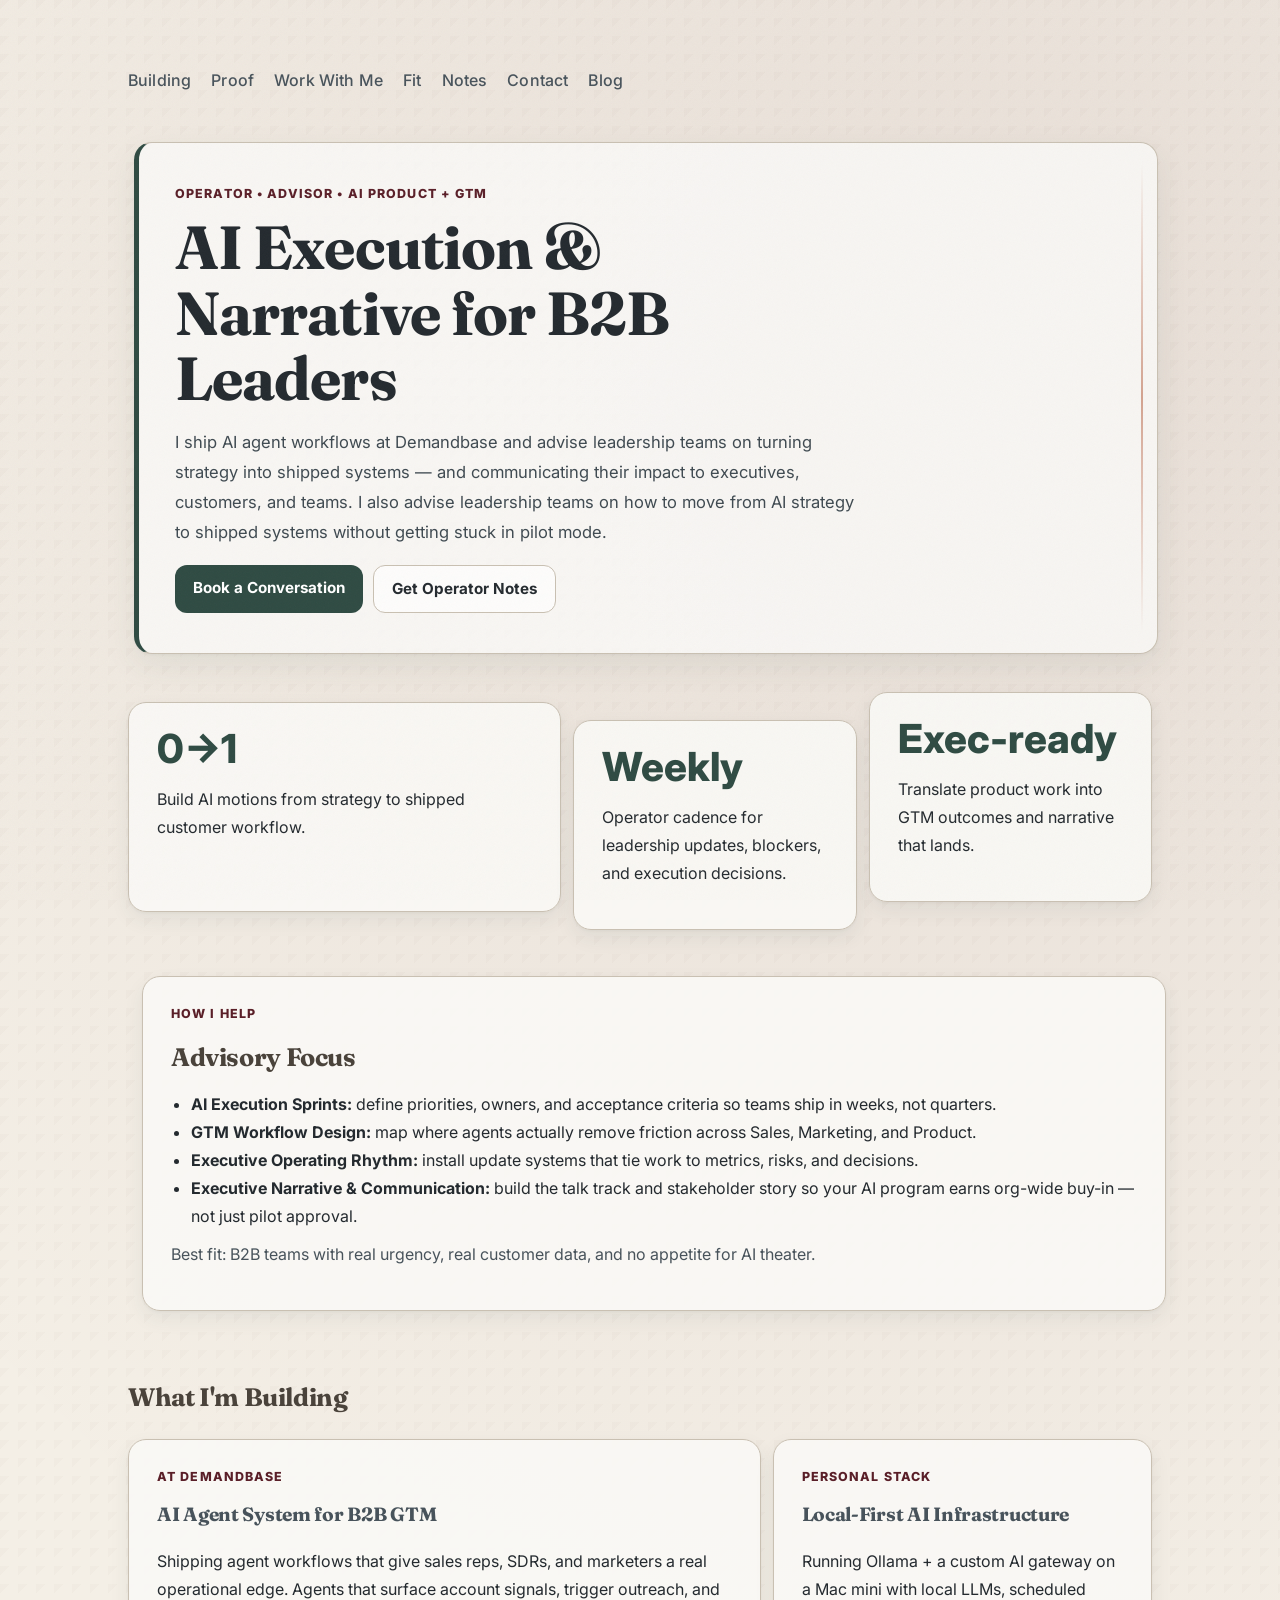
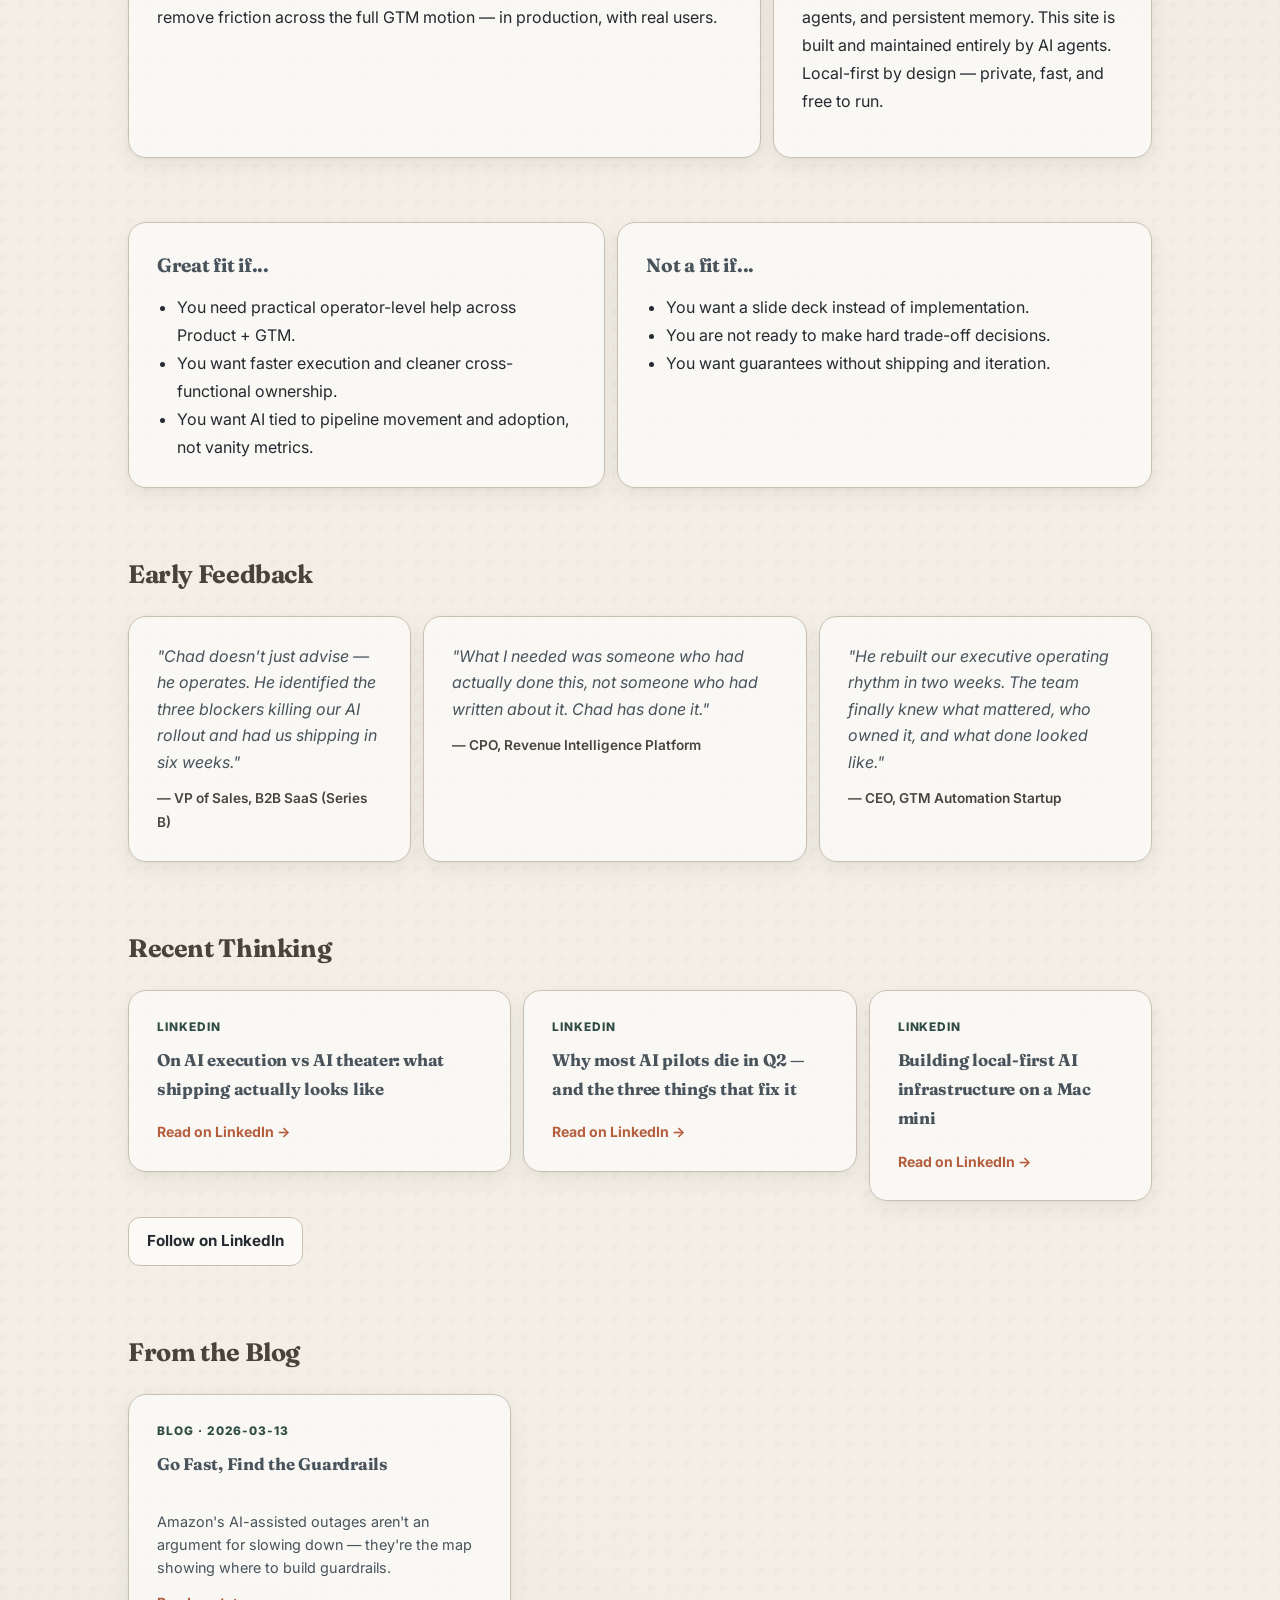
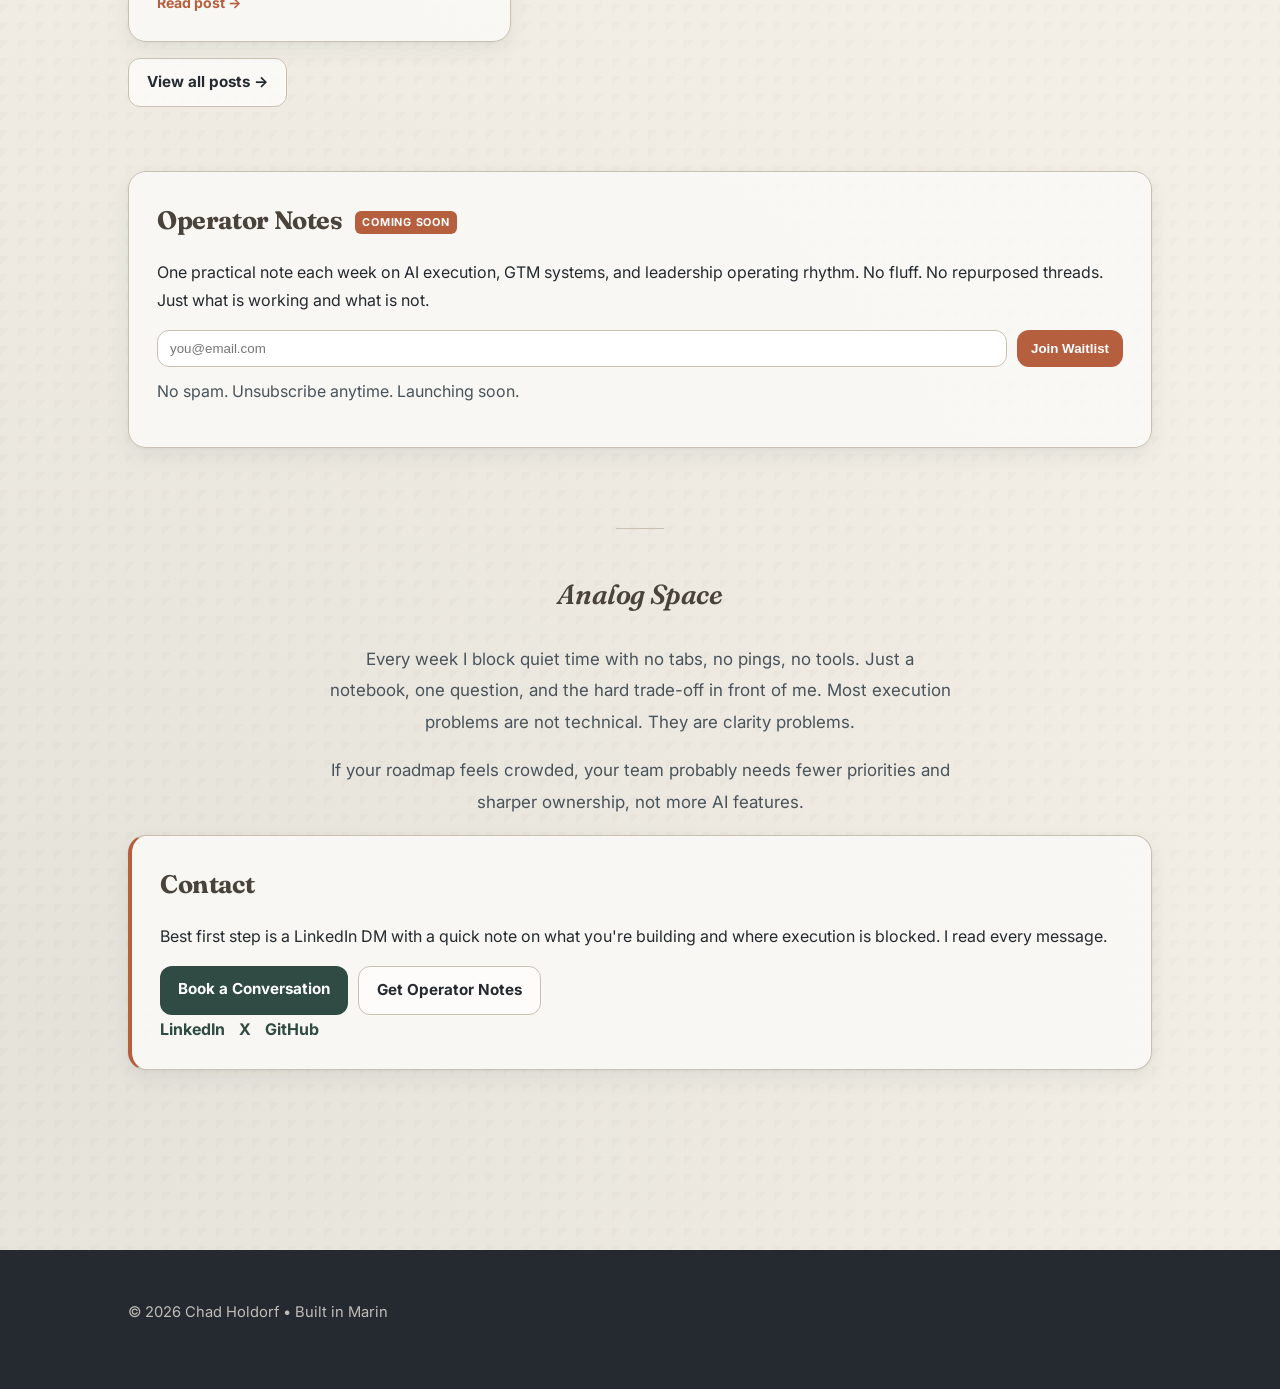
==== index.html @ e3e24c2e "Add blog section to homepage with auto-update markers Co-Authored-By: Claude Sonnet 4.6 <noreply@ant" ====
<!DOCTYPE html>
<html lang="en" style="scroll-behavior: smooth;">
<head>
  <meta charset="UTF-8" />
  <meta name="viewport" content="width=device-width, initial-scale=1.0" />
  <title>Chad Holdorf | AI Execution + Narrative for B2B Leadership</title>
  <meta name="description" content="Building AI agent systems at Demandbase. Advising B2B leadership teams on how to turn AI strategy into shipped workflows and measurable GTM impact." />
  <link rel="preconnect" href="https://fonts.googleapis.com">
  <link rel="preconnect" href="https://fonts.gstatic.com" crossorigin>
  <link href="https://fonts.googleapis.com/css2?family=Inter:wght@400;500;600;700;800&family=Fraunces:opsz,wght@9..144,400;9..144,600;9..144,700&display=swap" rel="stylesheet">
  <link rel="stylesheet" href="styles.css" />
</head>
<body>
  <header class="hero">
    <nav class="top-nav" id="top-nav">
      <a href="#building">Building</a>
      <a href="#proof">Proof</a>
      <a href="#offer">Work With Me</a>
      <a href="#fit">Fit</a>
      <a href="#notes">Notes</a>
      <a href="#contact">Contact</a>
    <a href="/blog">Blog</a></nav>

    <div class="hero-wrap">
      <p class="eyebrow">Operator • Advisor • AI Product + GTM</p>
      <h1>AI Execution & Narrative for B2B Leaders</h1>
      <p class="lead">
        I ship AI agent workflows at Demandbase and advise leadership teams on turning strategy into shipped systems — and communicating their impact to executives, customers, and teams.
        I also advise leadership teams on how to move from AI strategy to shipped systems without getting stuck in pilot mode.
      </p>

      <div class="cta-row">
        <a class="btn btn-primary" href="https://www.linkedin.com/in/chadholdorf?utm_source=share_via&utm_content=profile&utm_medium=member_ios" target="_blank" rel="noreferrer">Book a Conversation</a>
        <a class="btn btn-ghost" href="#notes">Get Operator Notes</a>
      </div>
    </div>
  </header>

  <main>

    <!-- Proof -->
    <section id="proof" class="proof-grid">
      <article class="proof card">
        <div class="metric">0→1</div>
        <p>Build AI motions from strategy to shipped customer workflow.</p>
      </article>
      <article class="proof card">
        <div class="metric">Weekly</div>
        <p>Operator cadence for leadership updates, blockers, and execution decisions.</p>
      </article>
      <article class="proof card">
        <div class="metric">Exec-ready</div>
        <p>Translate product work into GTM outcomes and narrative that lands.</p>
      </article>
    </section>

    <!-- Advisory Focus -->
    <section id="offer" class="card island island-offset">
      <p class="eyebrow">How I Help</p>
      <h2>Advisory Focus</h2>
      <ul>
        <li><strong>AI Execution Sprints:</strong> define priorities, owners, and acceptance criteria so teams ship in weeks, not quarters.</li>
        <li><strong>GTM Workflow Design:</strong> map where agents actually remove friction across Sales, Marketing, and Product.</li>
        <li><strong>Executive Operating Rhythm:</strong> install update systems that tie work to metrics, risks, and decisions.</li>
        <li><strong>Executive Narrative & Communication:</strong> build the talk track and stakeholder story so your AI program earns org-wide buy-in — not just pilot approval.</li>
      </ul>
      <p class="small">Best fit: B2B teams with real urgency, real customer data, and no appetite for AI theater.</p>
    </section>

    <!-- What I'm Building -->
    <section id="building" class="island">
      <h2 class="section-label">What I'm Building</h2>
      <div class="building-grid">
        <article class="card">
          <p class="eyebrow">At Demandbase</p>
          <h3>AI Agent System for B2B GTM</h3>
          <p>Shipping agent workflows that give sales reps, SDRs, and marketers a real operational edge. Agents that surface account signals, trigger outreach, and remove friction across the full GTM motion — in production, with real users.</p>
        </article>
        <article class="card">
          <p class="eyebrow">Personal Stack</p>
          <h3>Local-First AI Infrastructure</h3>
          <p>Running Ollama + a custom AI gateway on a Mac mini with local LLMs, scheduled agents, and persistent memory. This site is built and maintained entirely by AI agents. Local-first by design — private, fast, and free to run.</p>
        </article>
      </div>
    </section>

    <!-- Fit -->
    <section id="fit" class="fit-grid island">
      <article class="card">
        <h3>Great fit if...</h3>
        <ul>
          <li>You need practical operator-level help across Product + GTM.</li>
          <li>You want faster execution and cleaner cross-functional ownership.</li>
          <li>You want AI tied to pipeline movement and adoption, not vanity metrics.</li>
        </ul>
      </article>
      <article class="card">
        <h3>Not a fit if...</h3>
        <ul>
          <li>You want a slide deck instead of implementation.</li>
          <li>You are not ready to make hard trade-off decisions.</li>
          <li>You want guarantees without shipping and iteration.</li>
        </ul>
      </article>
    </section>

    <!-- Early Feedback -->
    <section class="island">
      <h2 class="section-label">Early Feedback</h2>
      <div class="testimonial-grid">
        <article class="card testimonial-card">
          <p class="quote">"Chad doesn't just advise — he operates. He identified the three blockers killing our AI rollout and had us shipping in six weeks."</p>
          <p class="attribution">— VP of Sales, B2B SaaS (Series B)</p>
        </article>
        <article class="card testimonial-card">
          <p class="quote">"What I needed was someone who had actually done this, not someone who had written about it. Chad has done it."</p>
          <p class="attribution">— CPO, Revenue Intelligence Platform</p>
        </article>
        <article class="card testimonial-card">
          <p class="quote">"He rebuilt our executive operating rhythm in two weeks. The team finally knew what mattered, who owned it, and what done looked like."</p>
          <p class="attribution">— CEO, GTM Automation Startup</p>
        </article>
      </div>
    </section>

    <!-- Recent Thinking -->
    <section id="thinking" class="island">
      <h2 class="section-label">Recent Thinking</h2>
      <div class="thinking-grid">
        <article class="card post-card">
          <p class="post-label">LinkedIn</p>
          <h3>On AI execution vs AI theater: what shipping actually looks like</h3>
          <a class="post-link" href="https://www.linkedin.com/in/chadholdorf?utm_source=share_via&utm_content=profile&utm_medium=member_ios" target="_blank" rel="noreferrer">Read on LinkedIn →</a>
        </article>
        <article class="card post-card">
          <p class="post-label">LinkedIn</p>
          <h3>Why most AI pilots die in Q2 — and the three things that fix it</h3>
          <a class="post-link" href="https://www.linkedin.com/in/chadholdorf?utm_source=share_via&utm_content=profile&utm_medium=member_ios" target="_blank" rel="noreferrer">Read on LinkedIn →</a>
        </article>
        <article class="card post-card">
          <p class="post-label">LinkedIn</p>
          <h3>Building local-first AI infrastructure on a Mac mini</h3>
          <a class="post-link" href="https://www.linkedin.com/in/chadholdorf?utm_source=share_via&utm_content=profile&utm_medium=member_ios" target="_blank" rel="noreferrer">Read on LinkedIn →</a>
        </article>
      </div>
      <div class="cta-row">
        <a class="btn btn-ghost" href="https://www.linkedin.com/in/chadholdorf?utm_source=share_via&utm_content=profile&utm_medium=member_ios" target="_blank" rel="noreferrer">Follow on LinkedIn</a>
      </div>
    </section>

    <!-- Blog -->
    <section id="blog" class="island">
      <h2 class="section-label">From the Blog</h2>
      <div class="thinking-grid"><!-- BLOG_POSTS_START -->
        <article class="card post-card">
          <p class="post-label">Blog &middot; 2026-03-13</p>
          <h3>Go Fast, Find the Guardrails</h3>
          <p class="post-summary">Amazon's AI-assisted outages aren't an argument for slowing down — they're the map showing where to build guardrails.</p>
          <a class="post-link" href="/blog/go-fast-find-guardrails">Read post &rarr;</a>
        </article><!-- BLOG_POSTS_END -->
      </div>
      <div class="cta-row">
        <a class="btn btn-ghost" href="/blog">View all posts &rarr;</a>
      </div>
    </section>

    <!-- Operator Notes / Newsletter -->
    <section id="notes" class="card island">
      <h2>Operator Notes <span class="coming-soon">coming soon</span></h2>
      <p>One practical note each week on AI execution, GTM systems, and leadership operating rhythm. No fluff. No repurposed threads. Just what is working and what is not.</p>
      <form class="signup" action="#" onsubmit="return false;">
        <input type="email" placeholder="you@email.com" required />
        <button type="submit">Join Waitlist</button>
      </form>
      <p class="small">No spam. Unsubscribe anytime. Launching soon.</p>
    </section>

    <!-- Analog Space -->
    <section class="analog">
      <h2>Analog Space</h2>
      <p>
        Every week I block quiet time with no tabs, no pings, no tools. Just a notebook, one question, and the hard trade-off in front of me.
        Most execution problems are not technical. They are clarity problems.
      </p>
      <p>
        If your roadmap feels crowded, your team probably needs fewer priorities and sharper ownership, not more AI features.
      </p>
    </section>

    <!-- Contact -->
    <section id="contact" class="card cta-panel">
      <h2>Contact</h2>
      <p>Best first step is a LinkedIn DM with a quick note on what you're building and where execution is blocked. I read every message.</p>
      <div class="cta-row">
        <a class="btn btn-primary" href="https://www.linkedin.com/in/chadholdorf?utm_source=share_via&utm_content=profile&utm_medium=member_ios" target="_blank" rel="noreferrer">Book a Conversation</a>
        <a class="btn btn-ghost" href="#notes">Get Operator Notes</a>
      </div>
      <ul class="social">
        <li><a href="https://www.linkedin.com/in/chadholdorf?utm_source=share_via&utm_content=profile&utm_medium=member_ios" target="_blank" rel="noreferrer">LinkedIn</a></li>
        <li><a href="https://x.com/chadholdorf" target="_blank" rel="noreferrer">X</a></li>
        <li><a href="https://github.com/chadholdorf" target="_blank" rel="noreferrer">GitHub</a></li>
      </ul>
    </section>

  </main>

  <footer class="footer-dark">
    <div class="footer-inner">
      <p>© 2026 Chad Holdorf • Built in Marin</p>
    </div>
  </footer>
  <script>
    (function() {
      var nav = document.getElementById('top-nav');
      window.addEventListener('scroll', function() {
        nav.classList.toggle('scrolled', window.scrollY > 60);
      }, { passive: true });
    })();
  </script>
</body>
</html>
---- styles.css ----
:root {
  /* Earthy + moody palette — untouched */
  --shoji: #f4efe6;
  --pure: #faf9f6;
  --peat: #2f4b43;
  --cast-iron: #48535b;
  --urbane-bronze: #4a433b;
  --canyon-clay: #b65f3f;
  --persimmon: #c9683d;
  --oxblood: #5a1f28;
  --pebble: #c9c0b2;
  --ink: #242a2f;
}

html { scroll-behavior: smooth; }

* { box-sizing: border-box; }

body {
  margin: 0;
  color: var(--ink);
  background:
    radial-gradient(circle at 82% 8%, rgba(90, 31, 40, 0.08), transparent 34%),
    radial-gradient(circle at 5% 92%, rgba(47, 75, 67, 0.08), transparent 30%),
    linear-gradient(135deg, rgba(201,192,178,0.08) 25%, transparent 25%) 0 0/18px 18px,
    var(--shoji);
  font-family: "Inter", -apple-system, BlinkMacSystemFont, "Segoe UI", sans-serif;
  line-height: 1.75;
}

/* ── Grain texture — subtle paper warmth on shoji ── */
body::before {
  content: '';
  position: fixed;
  inset: 0;
  pointer-events: none;
  z-index: 9999;
  opacity: 0.032;
  background-image: url("data:image/svg+xml,%3Csvg xmlns='http://www.w3.org/2000/svg' width='300' height='300'%3E%3Cfilter id='n'%3E%3CfeTurbulence type='fractalNoise' baseFrequency='0.82' numOctaves='4' stitchTiles='stitch'/%3E%3C/filter%3E%3Crect width='300' height='300' filter='url(%23n)'/%3E%3C/svg%3E");
  background-repeat: repeat;
  background-size: 200px 200px;
}

main, .hero {
  max-width: 1080px;
  margin: 0 auto;
  padding: 0 28px;
}

/* ── Hallways — generous vertical breathing room ── */
.hero { padding-top: 56px; padding-bottom: 24px; }
main { padding-top: 24px; padding-bottom: 100px; }

/* ── Navigation — sticky + frosted glass on scroll ── */
.top-nav {
  display: flex;
  gap: 20px;
  flex-wrap: wrap;
  margin-bottom: 40px;
  position: sticky;
  top: 0;
  z-index: 100;
  padding: 10px 0 6px;
  transition: background .3s ease, backdrop-filter .3s ease, border-color .3s ease;
}

.top-nav.scrolled {
  background: rgba(244, 239, 230, 0.88);
  backdrop-filter: blur(14px);
  -webkit-backdrop-filter: blur(14px);
  border-bottom: 1px solid rgba(201, 192, 178, 0.45);
}

.top-nav a {
  color: var(--cast-iron);
  text-decoration: none;
  font-weight: 500;
  letter-spacing: .01em;
  position: relative;
  padding-bottom: 2px;
  transition: color .2s ease;
}

.top-nav a::after {
  content: '';
  position: absolute;
  bottom: 0;
  left: 0;
  width: 0;
  height: 1px;
  background: var(--canyon-clay);
  transition: width .22s ease;
}

.top-nav a:hover { color: var(--ink); }
.top-nav a:hover::after { width: 100%; }

/* ── Cards ── */
.card {
  background: rgba(250, 249, 246, 0.92);
  border: 1px solid var(--pebble);
  border-radius: 18px;
  padding: 26px 28px;
  box-shadow:
    0 1px 3px rgba(36, 42, 47, 0.04),
    0 8px 20px rgba(47, 75, 67, 0.07);
  transition: transform .25s ease, box-shadow .25s ease;
}

.island { margin-top: 64px; }
.island-offset { transform: translateX(14px); }

.card:hover {
  transform: translateY(-3px);
  box-shadow:
    0 2px 6px rgba(36, 42, 47, 0.05),
    0 14px 32px rgba(47, 75, 67, 0.11);
}

/* ── Hero-wrap — architectural, standalone (no .card class) ── */
.hero-wrap {
  position: relative;
  overflow: hidden;
  background: rgba(250, 249, 246, 0.88);
  border: 1px solid var(--pebble);
  border-left: 5px solid var(--peat);
  border-radius: 18px;
  padding: 40px 48px 40px 36px;
  box-shadow:
    0 1px 3px rgba(36, 42, 47, 0.04),
    0 12px 32px rgba(47, 75, 67, 0.08);
  transform: translateX(6px);
}

/* vertical sculptural accent */
.hero-wrap::after {
  content: "";
  position: absolute;
  right: 14px;
  top: 20px;
  bottom: 20px;
  width: 2px;
  background: linear-gradient(to bottom, transparent, var(--canyon-clay), transparent);
  opacity: .55;
}

/* ── Eyebrow labels ── */
.eyebrow {
  margin: 0 0 10px;
  text-transform: uppercase;
  letter-spacing: .09em;
  font-size: .78rem;
  font-weight: 800;
  color: var(--oxblood);
}

/* ── Typography ── */
h1, h2, h3 {
  font-family: "Fraunces", "Iowan Old Style", "Baskerville", "Times New Roman", serif;
  letter-spacing: -0.015em;
}

h1 {
  margin: 0 0 16px;
  line-height: 1.08;
  font-size: clamp(2.8rem, 5.5vw, 3.8rem);
  max-width: 16ch;
}

h2 { margin: 0 0 10px; font-size: 1.58rem; color: var(--urbane-bronze); }
h3 { margin: 0 0 10px; font-size: 1.2rem; color: var(--cast-iron); }

.lead {
  color: #3f4a51;
  max-width: 68ch;
  font-size: 1.04rem;
  line-height: 1.8;
}

/* ── CTA row + buttons ── */
.cta-row {
  margin-top: 16px;
  display: flex;
  gap: 10px;
  flex-wrap: wrap;
}

.btn {
  display: inline-block;
  border-radius: 12px;
  padding: 10px 18px;
  text-decoration: none;
  font-weight: 700;
  font-size: .95rem;
  transition: transform .2s ease, filter .2s ease, box-shadow .2s ease, background .2s ease, border-color .2s ease;
}

.btn:hover { transform: translateY(-1px); }
.btn-primary { background: var(--peat); color: #fff; }
.btn-primary:hover {
  filter: brightness(0.88);
  box-shadow: 0 4px 14px rgba(47, 75, 67, 0.40);
}
.btn-ghost { color: var(--ink); border: 1px solid var(--pebble); background: rgba(255,255,255,.7); }
.btn-ghost:hover { background: rgba(255,255,255,.95); border-color: var(--cast-iron); }

/* ── Proof grid — purposeful asymmetry, dominant first card ── */
.proof-grid {
  display: grid;
  grid-template-columns: 1.3fr .85fr .85fr;
  gap: 12px;
  margin: 0;
}
.proof-grid .proof:nth-child(2) { transform: translateY(18px); }
.proof-grid .proof:nth-child(3) { transform: translateY(-10px); }

.metric {
  font-size: 2.5rem;
  line-height: 1;
  margin-bottom: 8px;
  font-weight: 800;
  color: var(--peat);
}

/* ── Fit grid ── */
.fit-grid {
  display: grid;
  grid-template-columns: 1fr 1.12fr;
  gap: 12px;
}

ul { margin: 0; padding-left: 20px; }
.small { color: var(--cast-iron); margin-top: 10px; }

/* ── Newsletter signup form ── */
.signup {
  display: flex;
  gap: 10px;
  flex-wrap: wrap;
  margin-top: 8px;
}

.signup input {
  flex: 1 1 240px;
  border: 1px solid var(--pebble);
  border-radius: 12px;
  padding: 10px 12px;
  background: #fff;
}

.signup button {
  border: none;
  border-radius: 12px;
  padding: 10px 14px;
  background: var(--canyon-clay);
  color: #fff;
  font-weight: 700;
  cursor: pointer;
  transition: filter .2s ease;
}

.signup button:hover { filter: brightness(0.9); }

/* ── Social links ── */
.social {
  list-style: none;
  margin: 0;
  padding: 0;
  display: flex;
  flex-wrap: wrap;
  gap: 14px;
}

.social a {
  color: var(--peat);
  text-decoration: none;
  font-weight: 700;
}

/* ── Footer — dark architectural anchor ── */
.footer-dark {
  background: var(--ink);
  color: rgba(244, 239, 230, 0.75);
  font-size: .92rem;
  margin-top: 80px;
}

.footer-inner {
  max-width: 1080px;
  margin: 0 auto;
  padding: 36px 28px 48px;
}

/* ── Responsive — mobile first, everything stacks ── */
@media (max-width: 860px) {
  .proof-grid,
  .fit-grid { grid-template-columns: 1fr; }

  .proof-grid .proof:nth-child(2),
  .proof-grid .proof:nth-child(3) { transform: none; }

  .hero-wrap::after { display: none; }
  .hero-wrap, .island-offset { transform: none; }

  .building-grid,
  .testimonial-grid,
  .thinking-grid { grid-template-columns: 1fr; }

  .analog { text-align: left; margin: 60px auto 0; }
  .analog::before { margin: 0 0 32px; }
  .hero { padding-top: 36px; }
}

/* ── Contact / CTA panel ── */
.cta-panel {
  border-left: 4px solid var(--canyon-clay);
}

/* ── Analog Space — pure typography, no card ── */
.analog {
  max-width: 62ch;
  margin: 80px auto 0;
  padding: 0 28px;
  text-align: center;
  font-size: 1.06rem;
  line-height: 1.85;
  color: var(--cast-iron);
}

.analog::before {
  content: '';
  display: block;
  width: 48px;
  height: 1px;
  background: var(--pebble);
  margin: 0 auto 40px;
}

.analog h2 {
  font-style: italic;
  font-weight: 600;
  color: var(--urbane-bronze);
  margin-bottom: 24px;
  font-size: 1.72rem;
}

/* ── Section labels ── */
.section-label {
  margin: 0 0 20px;
  font-size: 1.58rem;
  color: var(--urbane-bronze);
}

/* ── What I'm Building — asymmetric tension ── */
.building-grid {
  display: grid;
  grid-template-columns: 1.25fr .75fr;
  gap: 12px;
}

/* ── Early Feedback / Testimonials — variable rhythm ── */
.testimonial-grid {
  display: grid;
  grid-template-columns: .85fr 1.15fr 1fr;
  gap: 12px;
}

.testimonial-card .quote {
  font-style: italic;
  color: var(--cast-iron);
  margin: 0 0 12px;
  line-height: 1.65;
}

.testimonial-card .attribution {
  font-size: .85rem;
  font-weight: 600;
  color: var(--urbane-bronze);
  margin: 0;
}

/* ── Recent Thinking — descending scale ── */
.thinking-grid {
  display: grid;
  grid-template-columns: 1.15fr 1fr .85fr;
  gap: 12px;
  align-items: start;
  margin-bottom: 16px;
}

.post-card {
  display: flex;
  flex-direction: column;
}

.post-label {
  text-transform: uppercase;
  letter-spacing: .08em;
  font-size: .74rem;
  font-weight: 800;
  color: var(--peat);
  margin: 0 0 8px;
}

.post-card h3 {
  flex: 1;
  font-size: 1.05rem;
  margin-bottom: 16px;
}

.post-link {
  color: var(--canyon-clay);
  text-decoration: none;
  font-weight: 700;
  font-size: .88rem;
}

.post-link:hover { text-decoration: underline; }

.post-summary {
  font-size: .9rem;
  color: var(--cast-iron);
  margin-bottom: 12px;
  line-height: 1.6;
}

/* ── Coming soon badge ── */
.coming-soon {
  display: inline-block;
  font-family: "Inter", -apple-system, sans-serif;
  font-size: .68rem;
  font-weight: 700;
  text-transform: uppercase;
  letter-spacing: .07em;
  background: var(--canyon-clay);
  color: #fff;
  border-radius: 6px;
  padding: 2px 7px;
  vertical-align: middle;
  margin-left: 8px;
}
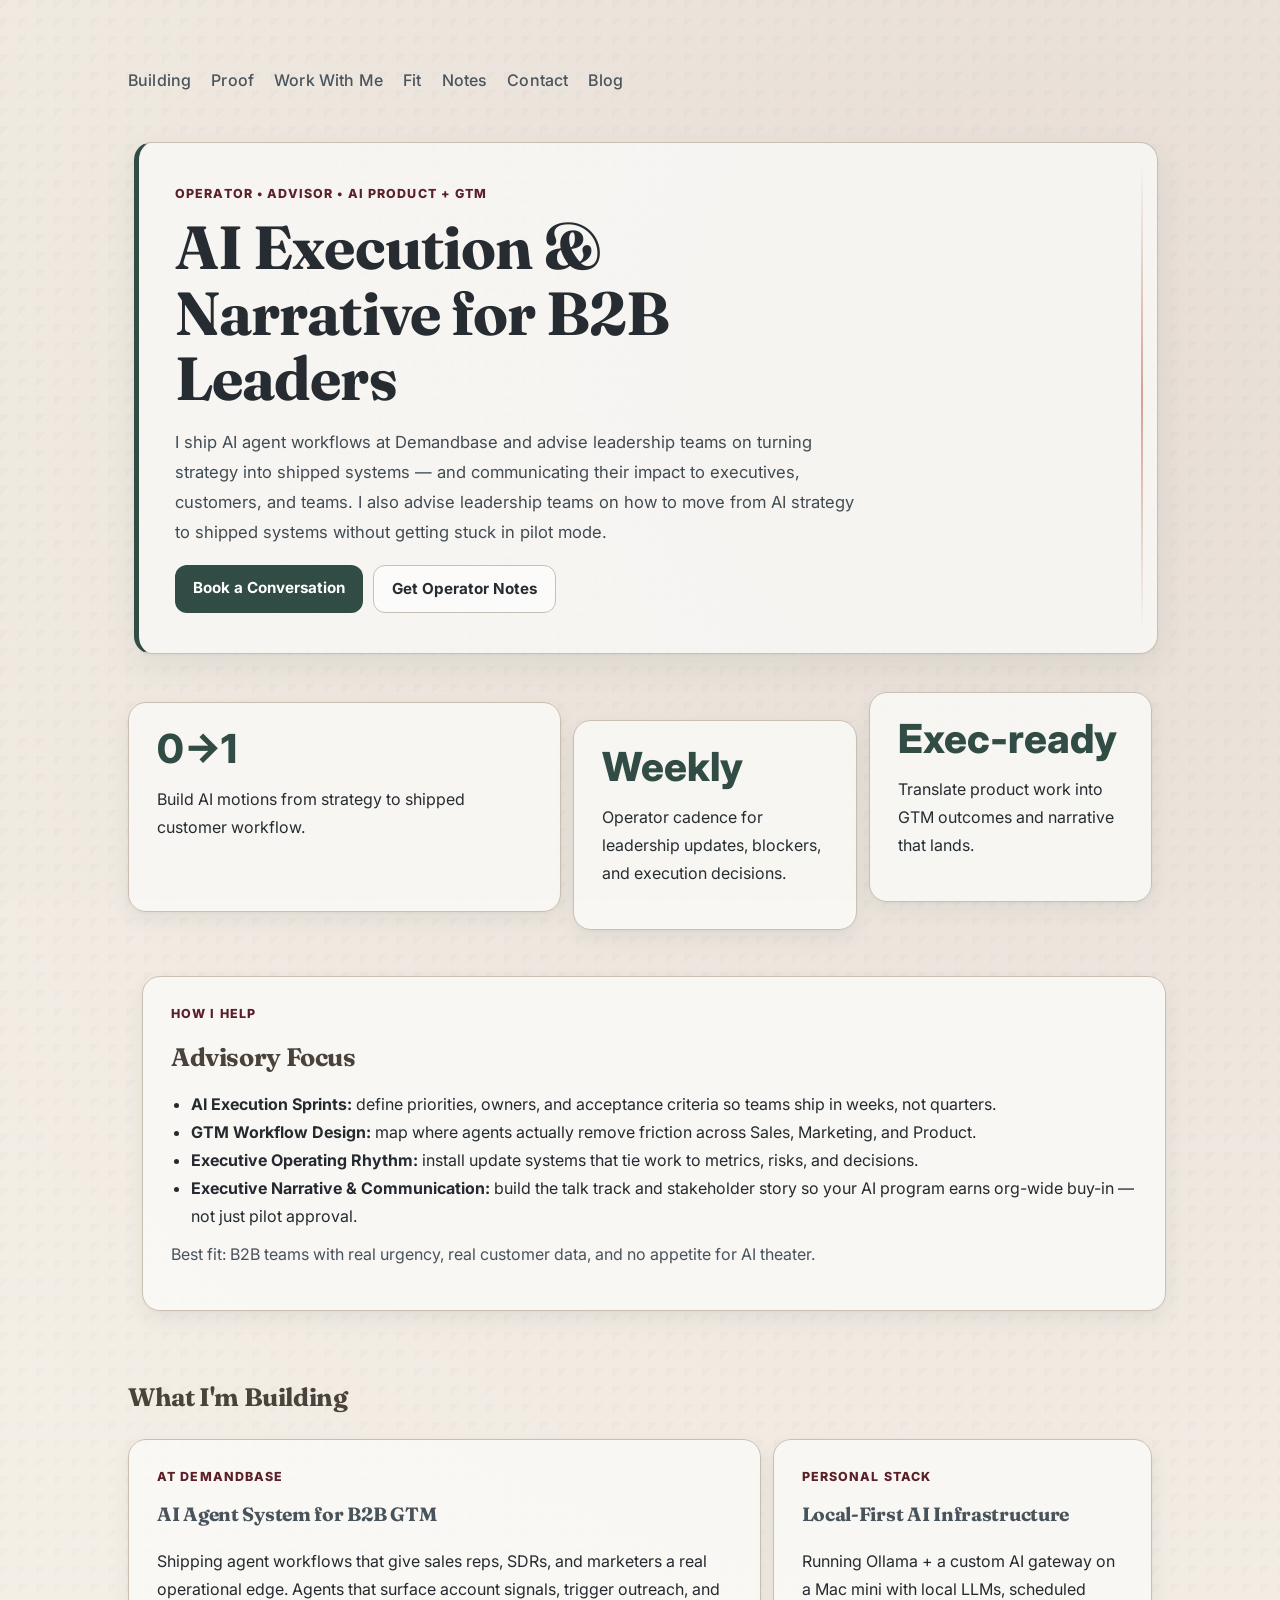
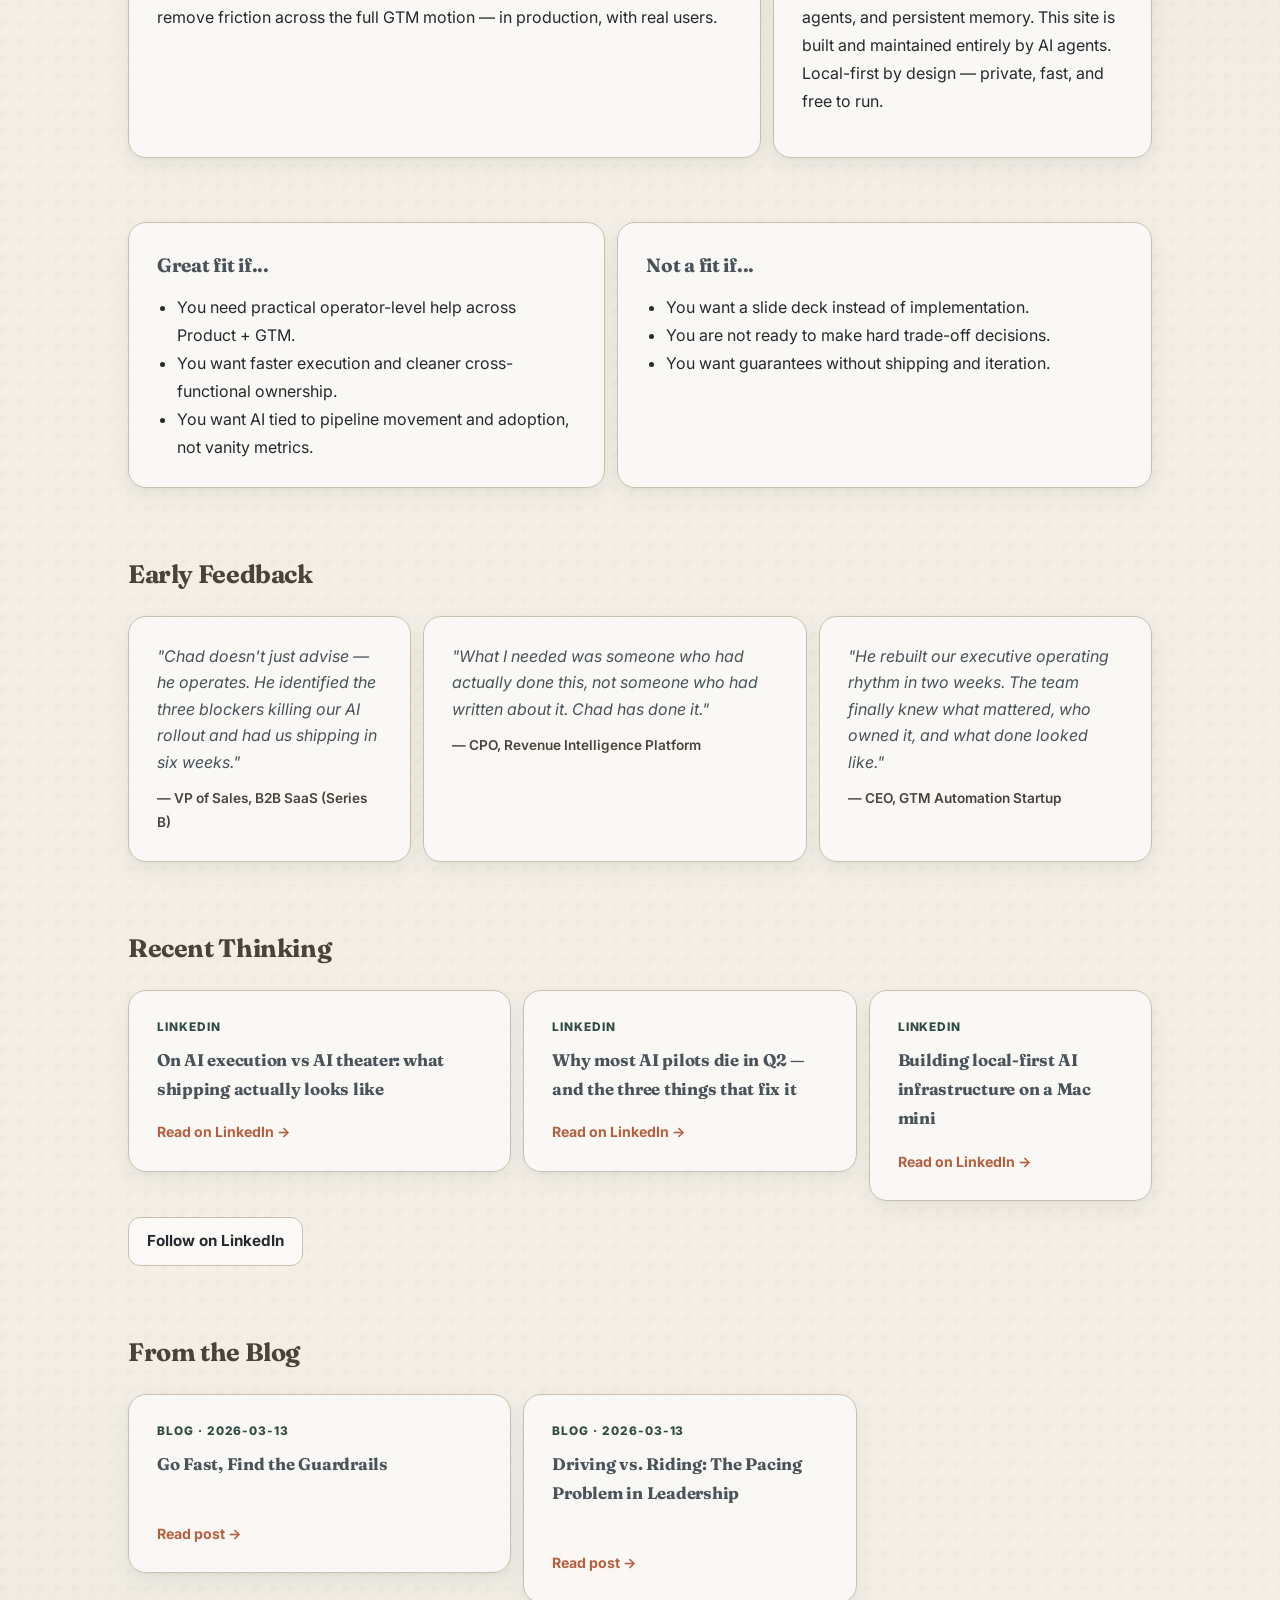
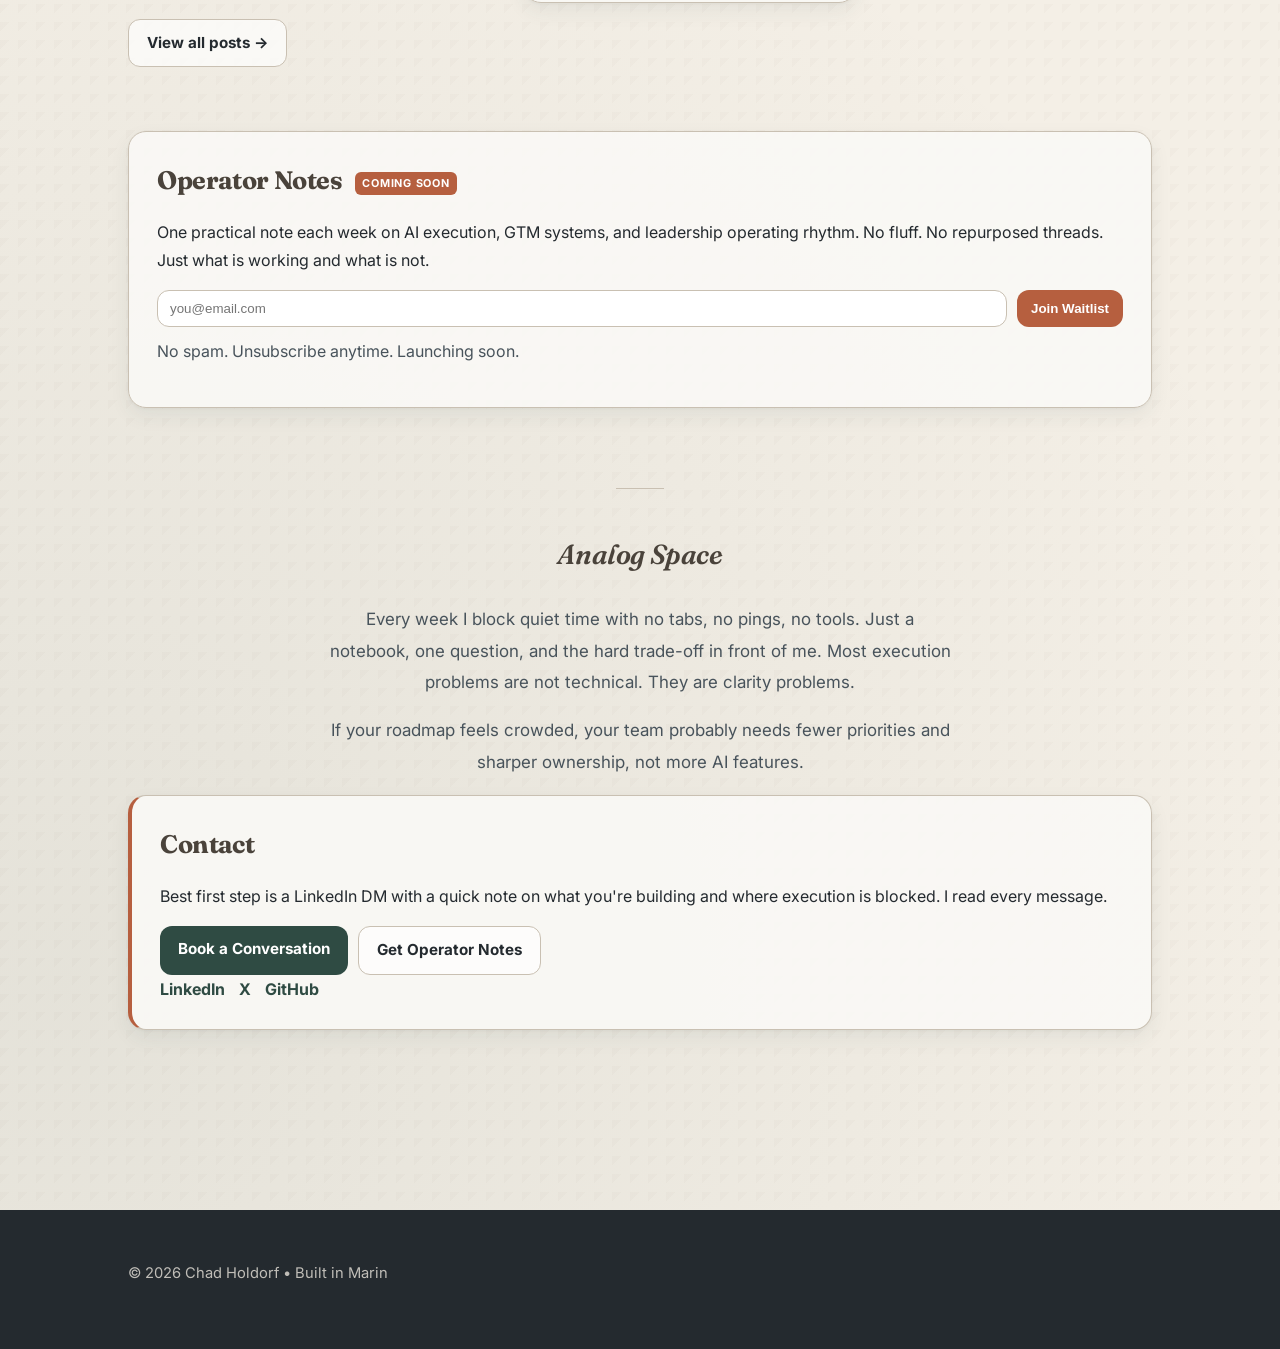
==== commit 5e8c653c: "blog: publish 2026-03-13 — 2 post(s)" ====
--- a/index.html
+++ b/index.html
@@ -155,9 +155,16 @@
         <article class="card post-card">
           <p class="post-label">Blog &middot; 2026-03-13</p>
           <h3>Go Fast, Find the Guardrails</h3>
-          <p class="post-summary">Amazon's AI-assisted outages aren't an argument for slowing down — they're the map showing where to build guardrails.</p>
+          <p class="post-summary"></p>
           <a class="post-link" href="/blog/go-fast-find-guardrails">Read post &rarr;</a>
-        </article><!-- BLOG_POSTS_END -->
+        </article>
+        <article class="card post-card">
+          <p class="post-label">Blog &middot; 2026-03-13</p>
+          <h3>Driving vs. Riding: The Pacing Problem in Leadership</h3>
+          <p class="post-summary"></p>
+          <a class="post-link" href="/blog/driving-vs-riding-the-pacing-problem-in-leadership">Read post &rarr;</a>
+        </article>
+      <!-- BLOG_POSTS_END -->
       </div>
       <div class="cta-row">
         <a class="btn btn-ghost" href="/blog">View all posts &rarr;</a>
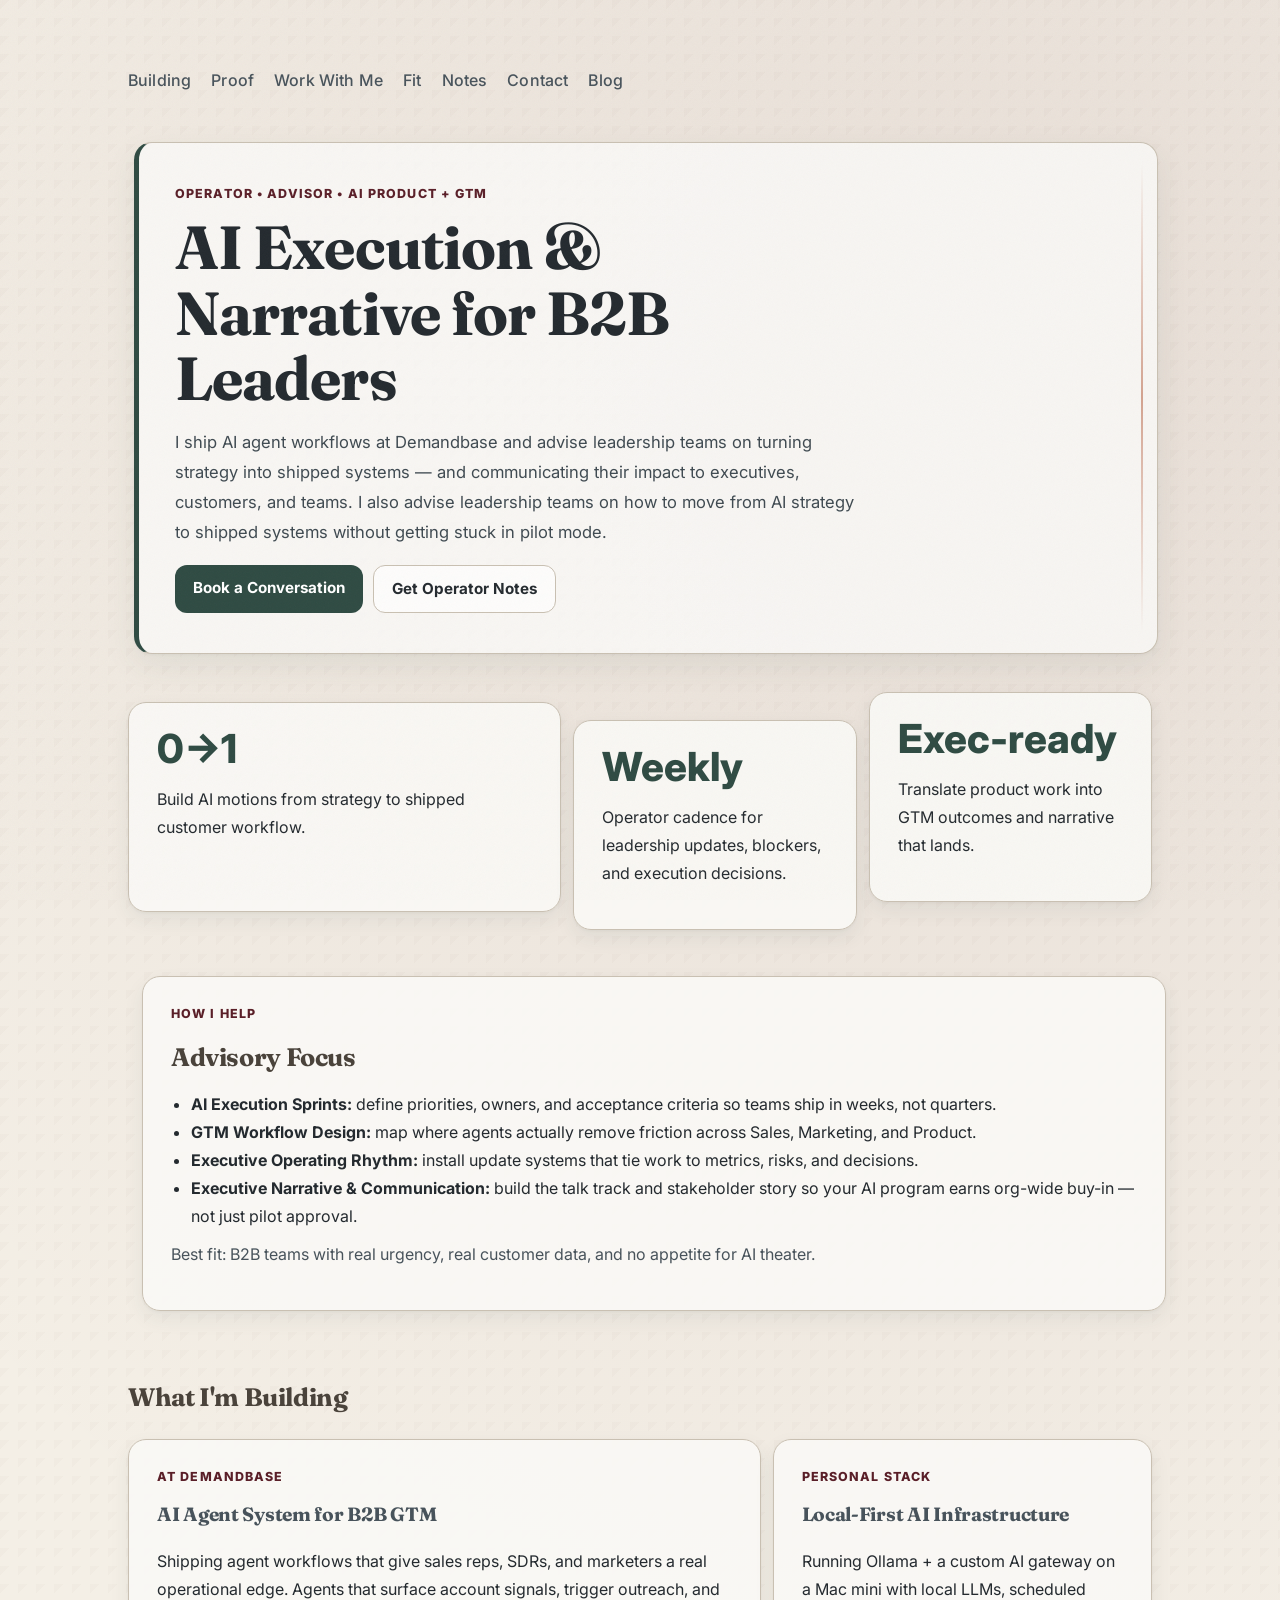
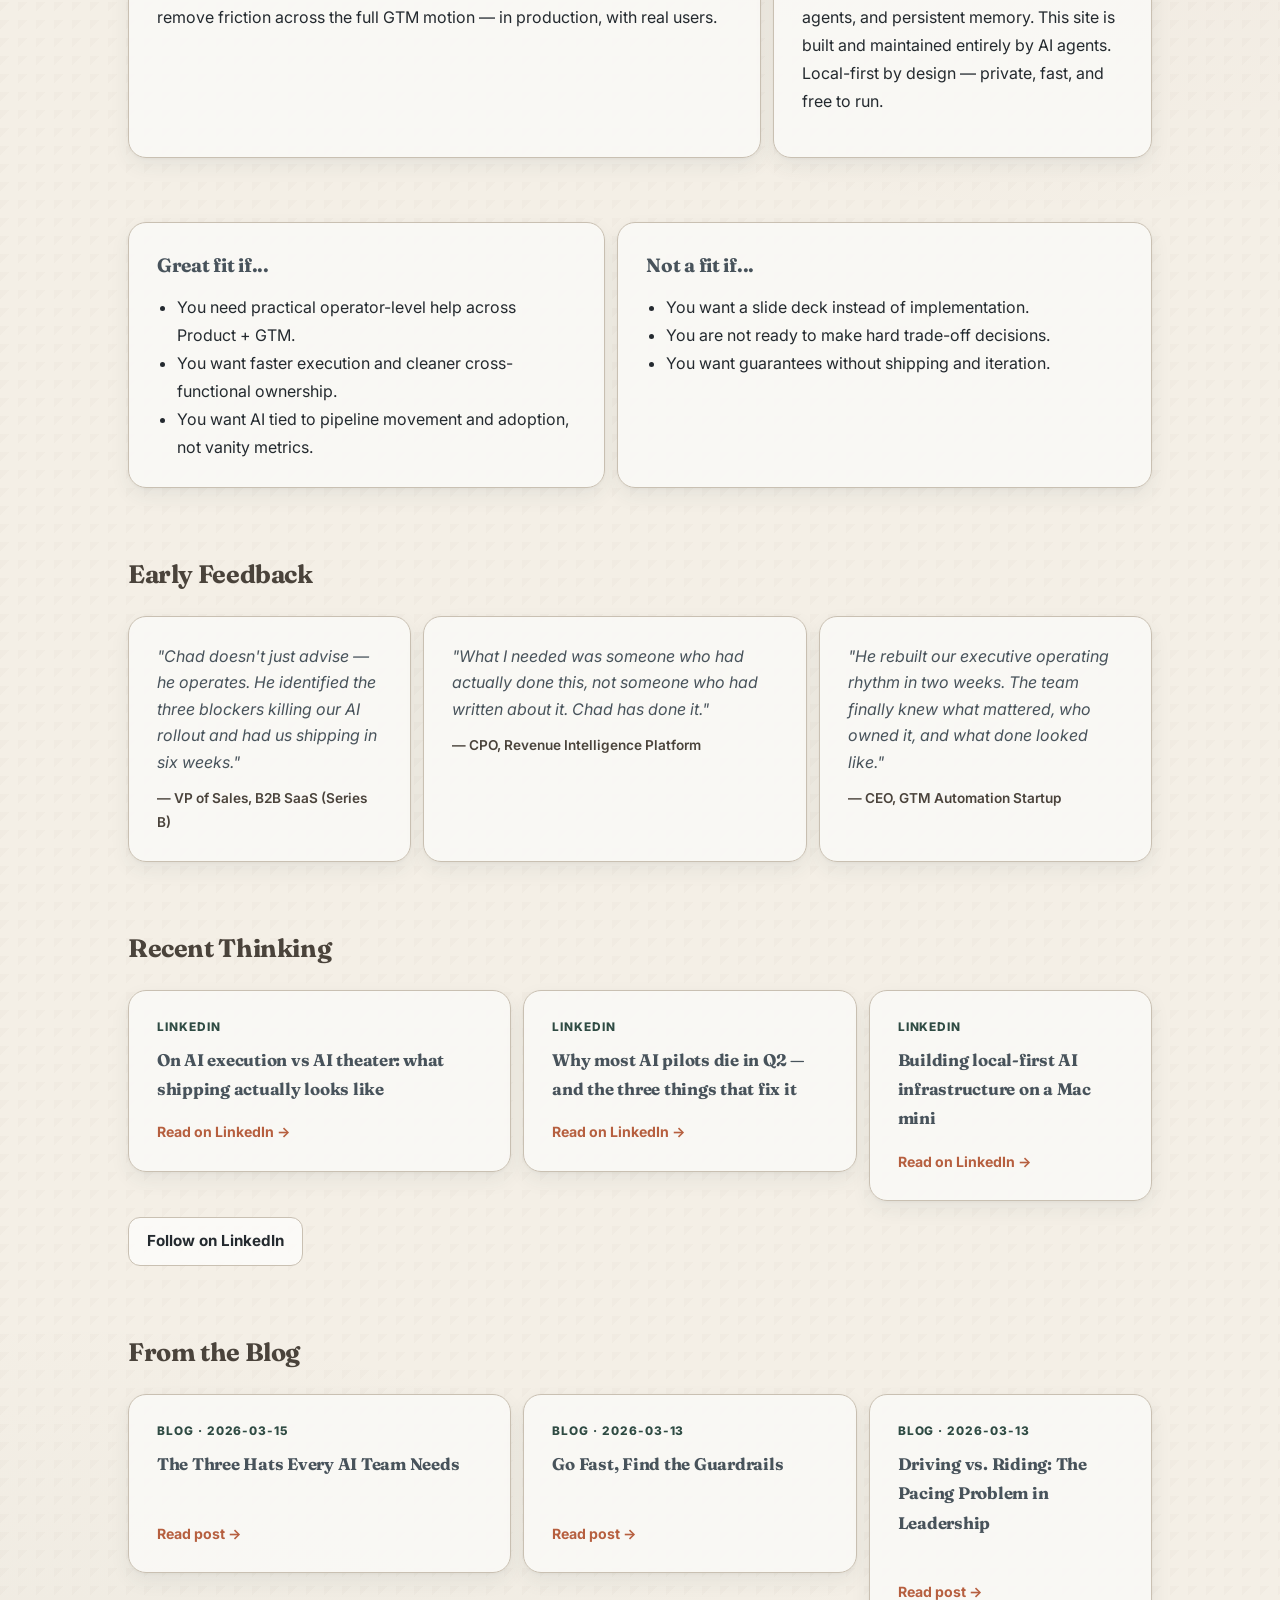
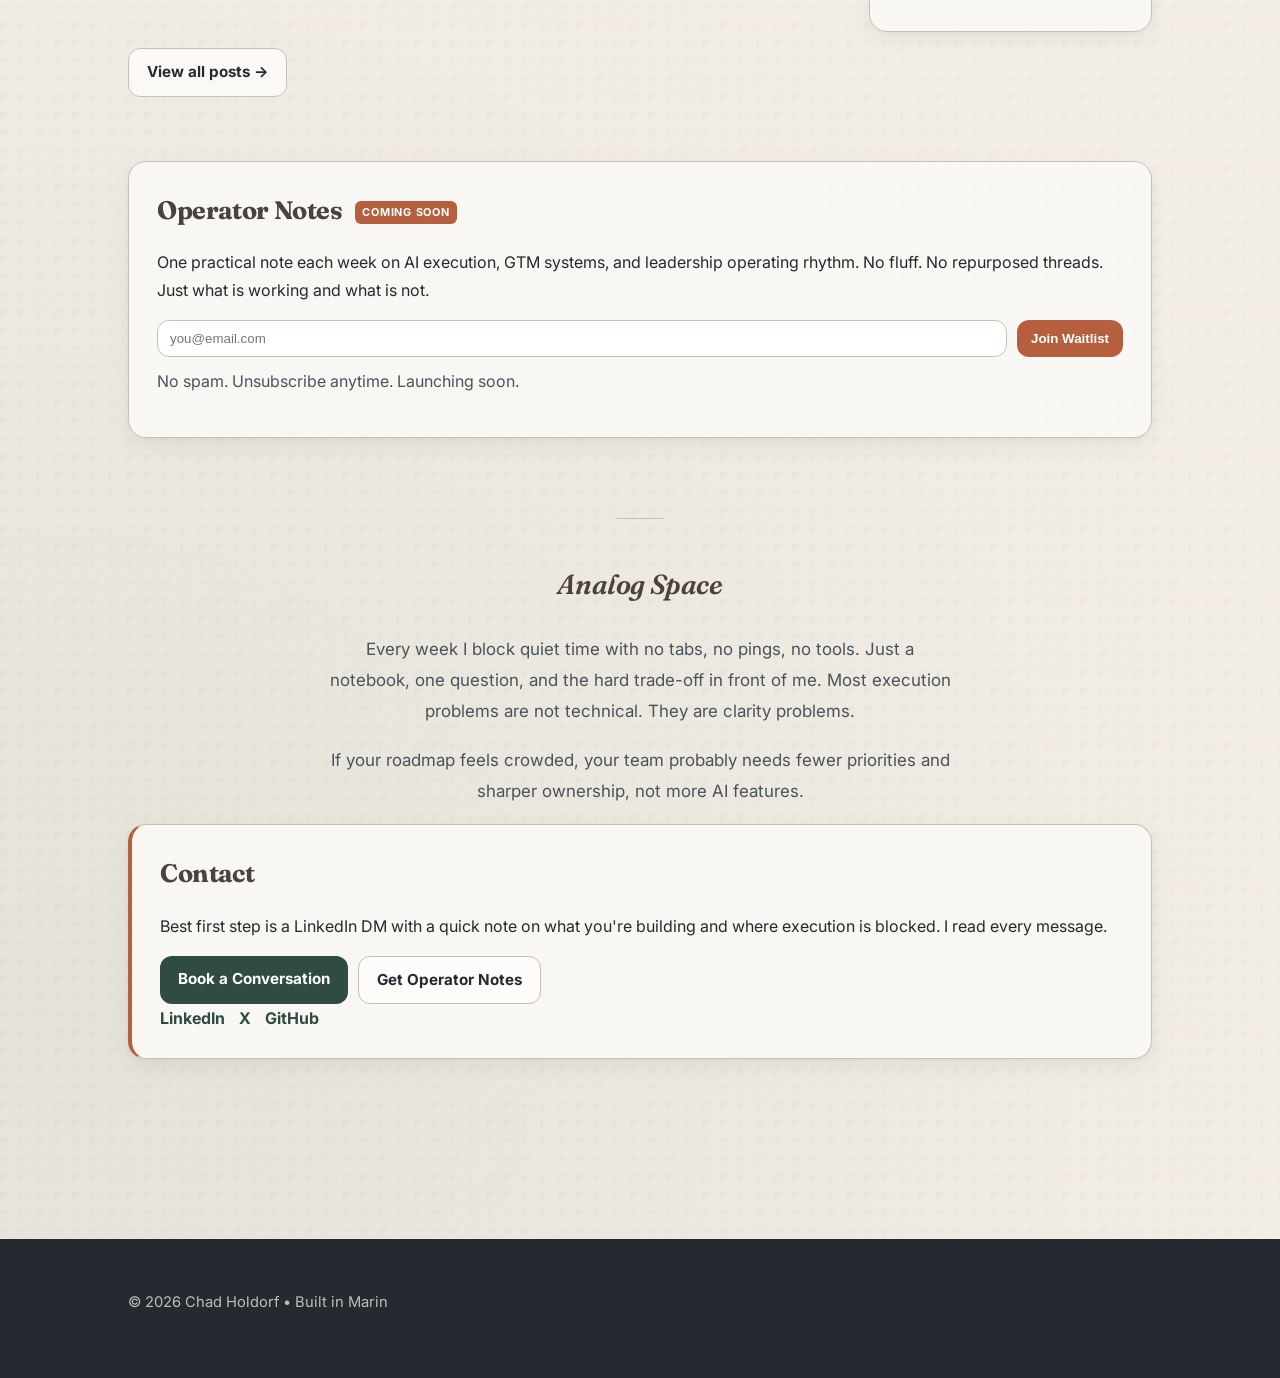
==== commit 98f07074: "blog: publish 2026-03-15 — 3 post(s)" ====
--- a/index.html
+++ b/index.html
@@ -153,6 +153,12 @@
       <h2 class="section-label">From the Blog</h2>
       <div class="thinking-grid"><!-- BLOG_POSTS_START -->
         <article class="card post-card">
+          <p class="post-label">Blog &middot; 2026-03-15</p>
+          <h3>The Three Hats Every AI Team Needs</h3>
+          <p class="post-summary"></p>
+          <a class="post-link" href="/blog/the-three-hats-every-ai-team-needs">Read post &rarr;</a>
+        </article>
+        <article class="card post-card">
           <p class="post-label">Blog &middot; 2026-03-13</p>
           <h3>Go Fast, Find the Guardrails</h3>
           <p class="post-summary"></p>
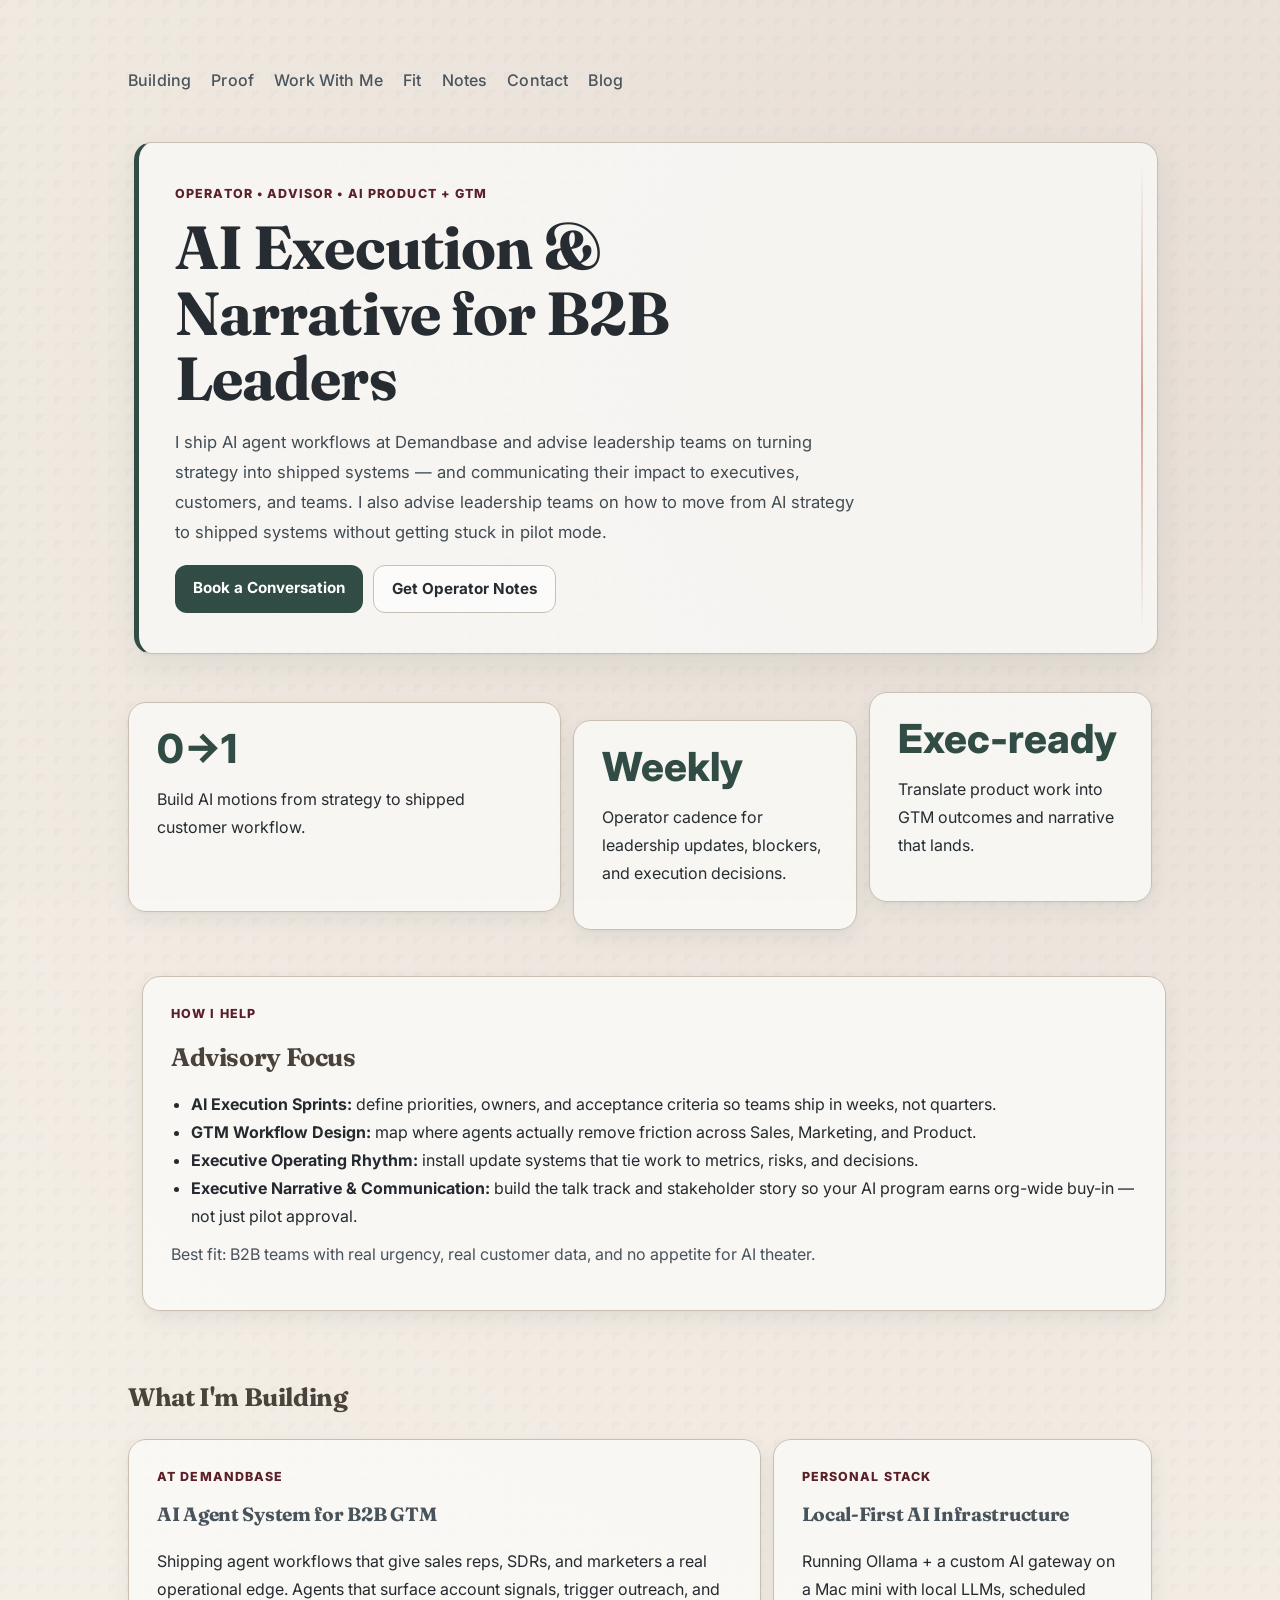
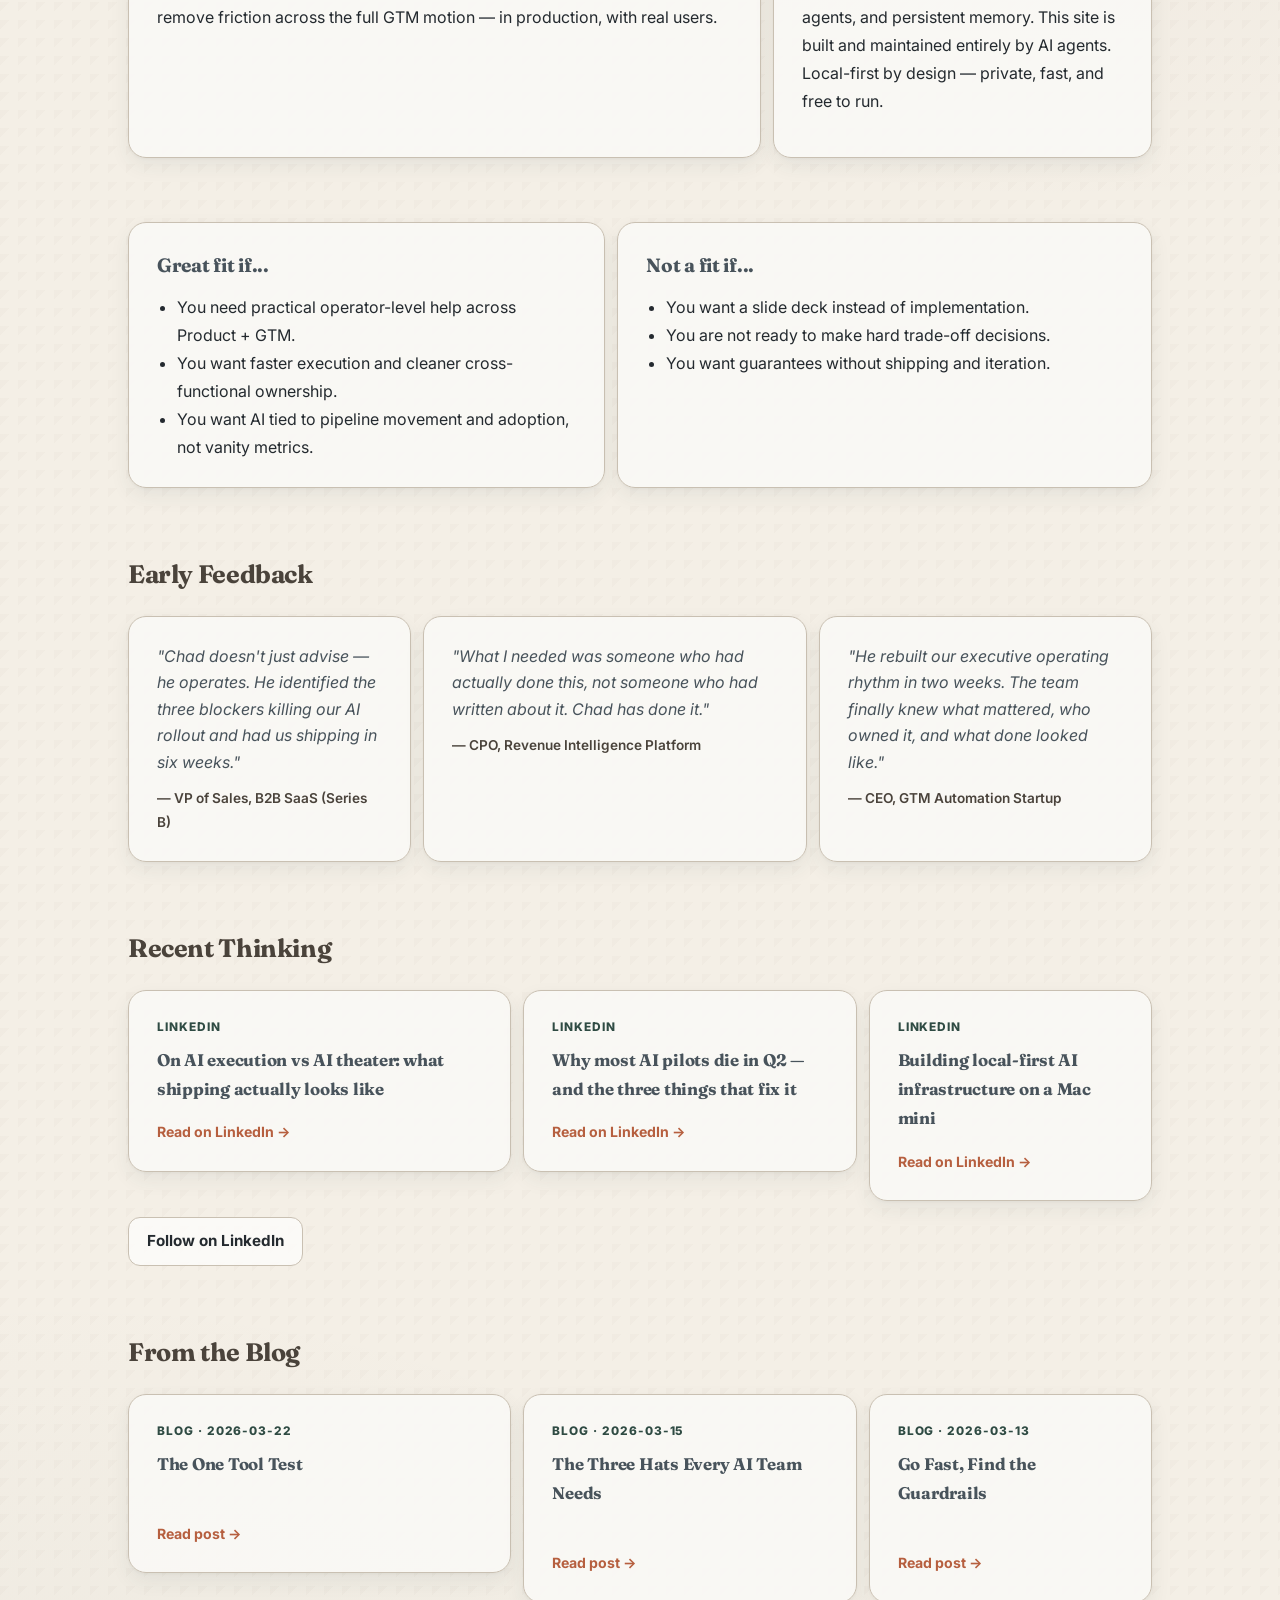
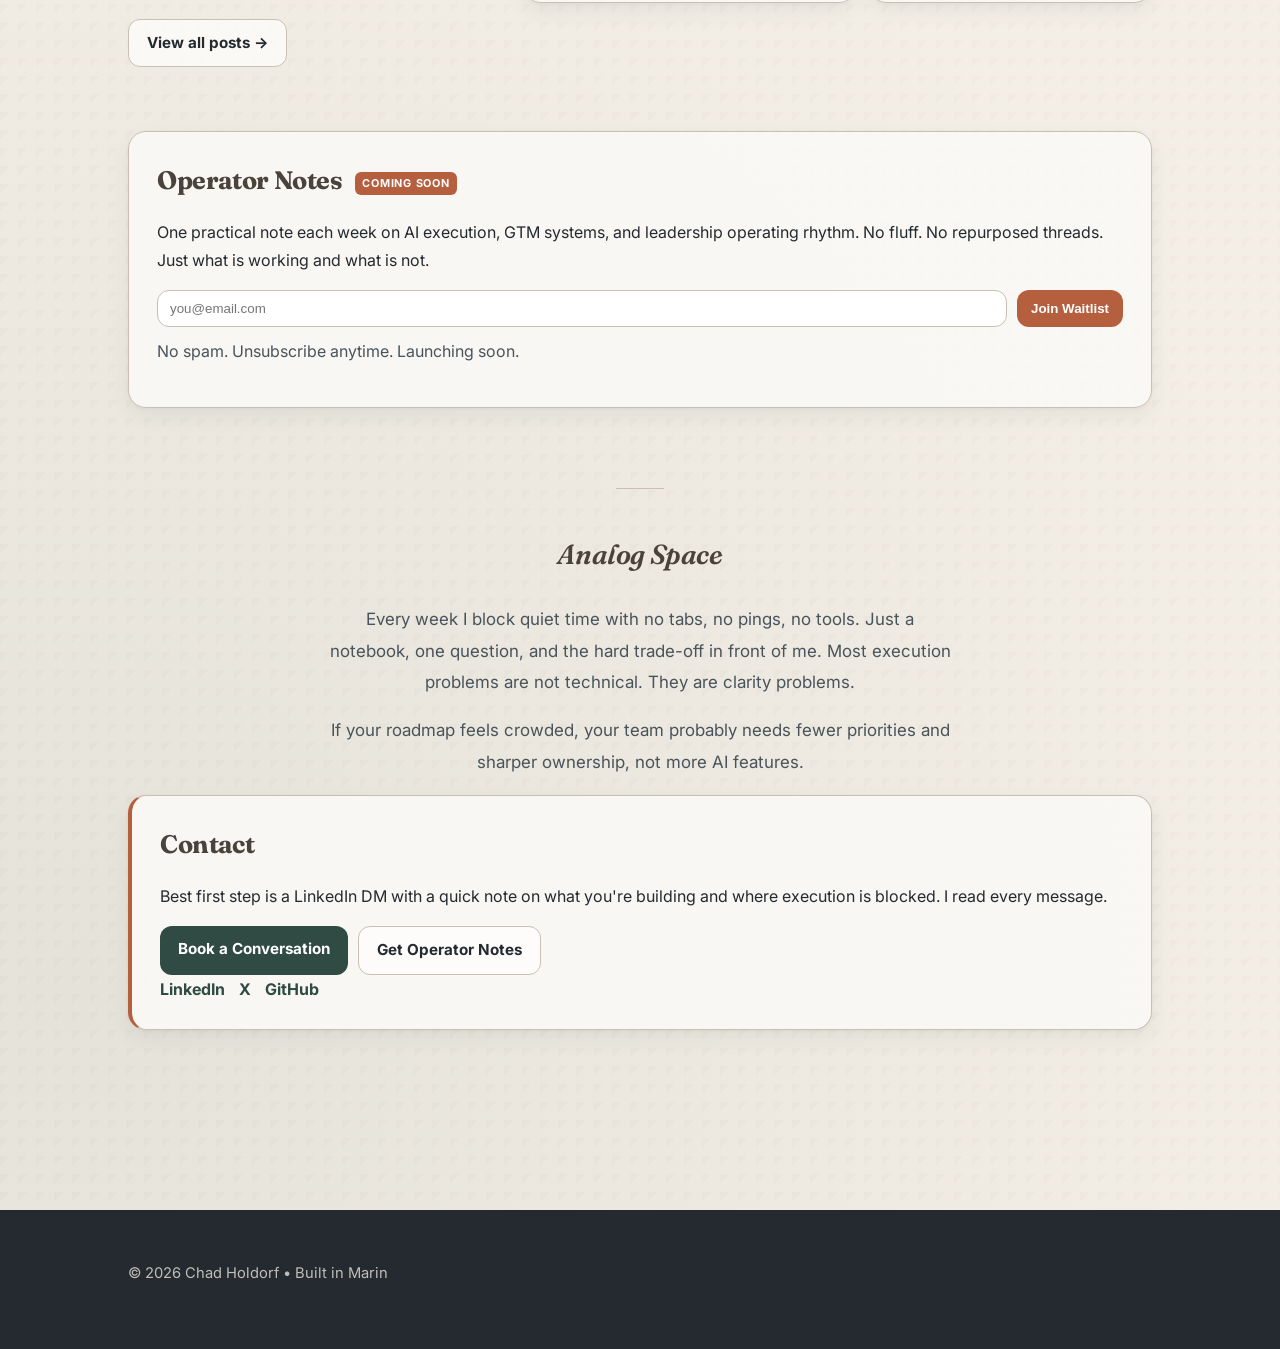
==== commit d712db95: "blog: publish 2026-03-22 — 4 post(s)" ====
--- a/index.html
+++ b/index.html
@@ -153,6 +153,12 @@
       <h2 class="section-label">From the Blog</h2>
       <div class="thinking-grid"><!-- BLOG_POSTS_START -->
         <article class="card post-card">
+          <p class="post-label">Blog &middot; 2026-03-22</p>
+          <h3>The One Tool Test</h3>
+          <p class="post-summary"></p>
+          <a class="post-link" href="/blog/the-one-tool-test">Read post &rarr;</a>
+        </article>
+        <article class="card post-card">
           <p class="post-label">Blog &middot; 2026-03-15</p>
           <h3>The Three Hats Every AI Team Needs</h3>
           <p class="post-summary"></p>
@@ -163,12 +169,6 @@
           <h3>Go Fast, Find the Guardrails</h3>
           <p class="post-summary"></p>
           <a class="post-link" href="/blog/go-fast-find-guardrails">Read post &rarr;</a>
-        </article>
-        <article class="card post-card">
-          <p class="post-label">Blog &middot; 2026-03-13</p>
-          <h3>Driving vs. Riding: The Pacing Problem in Leadership</h3>
-          <p class="post-summary"></p>
-          <a class="post-link" href="/blog/driving-vs-riding-the-pacing-problem-in-leadership">Read post &rarr;</a>
         </article>
       <!-- BLOG_POSTS_END -->
       </div>
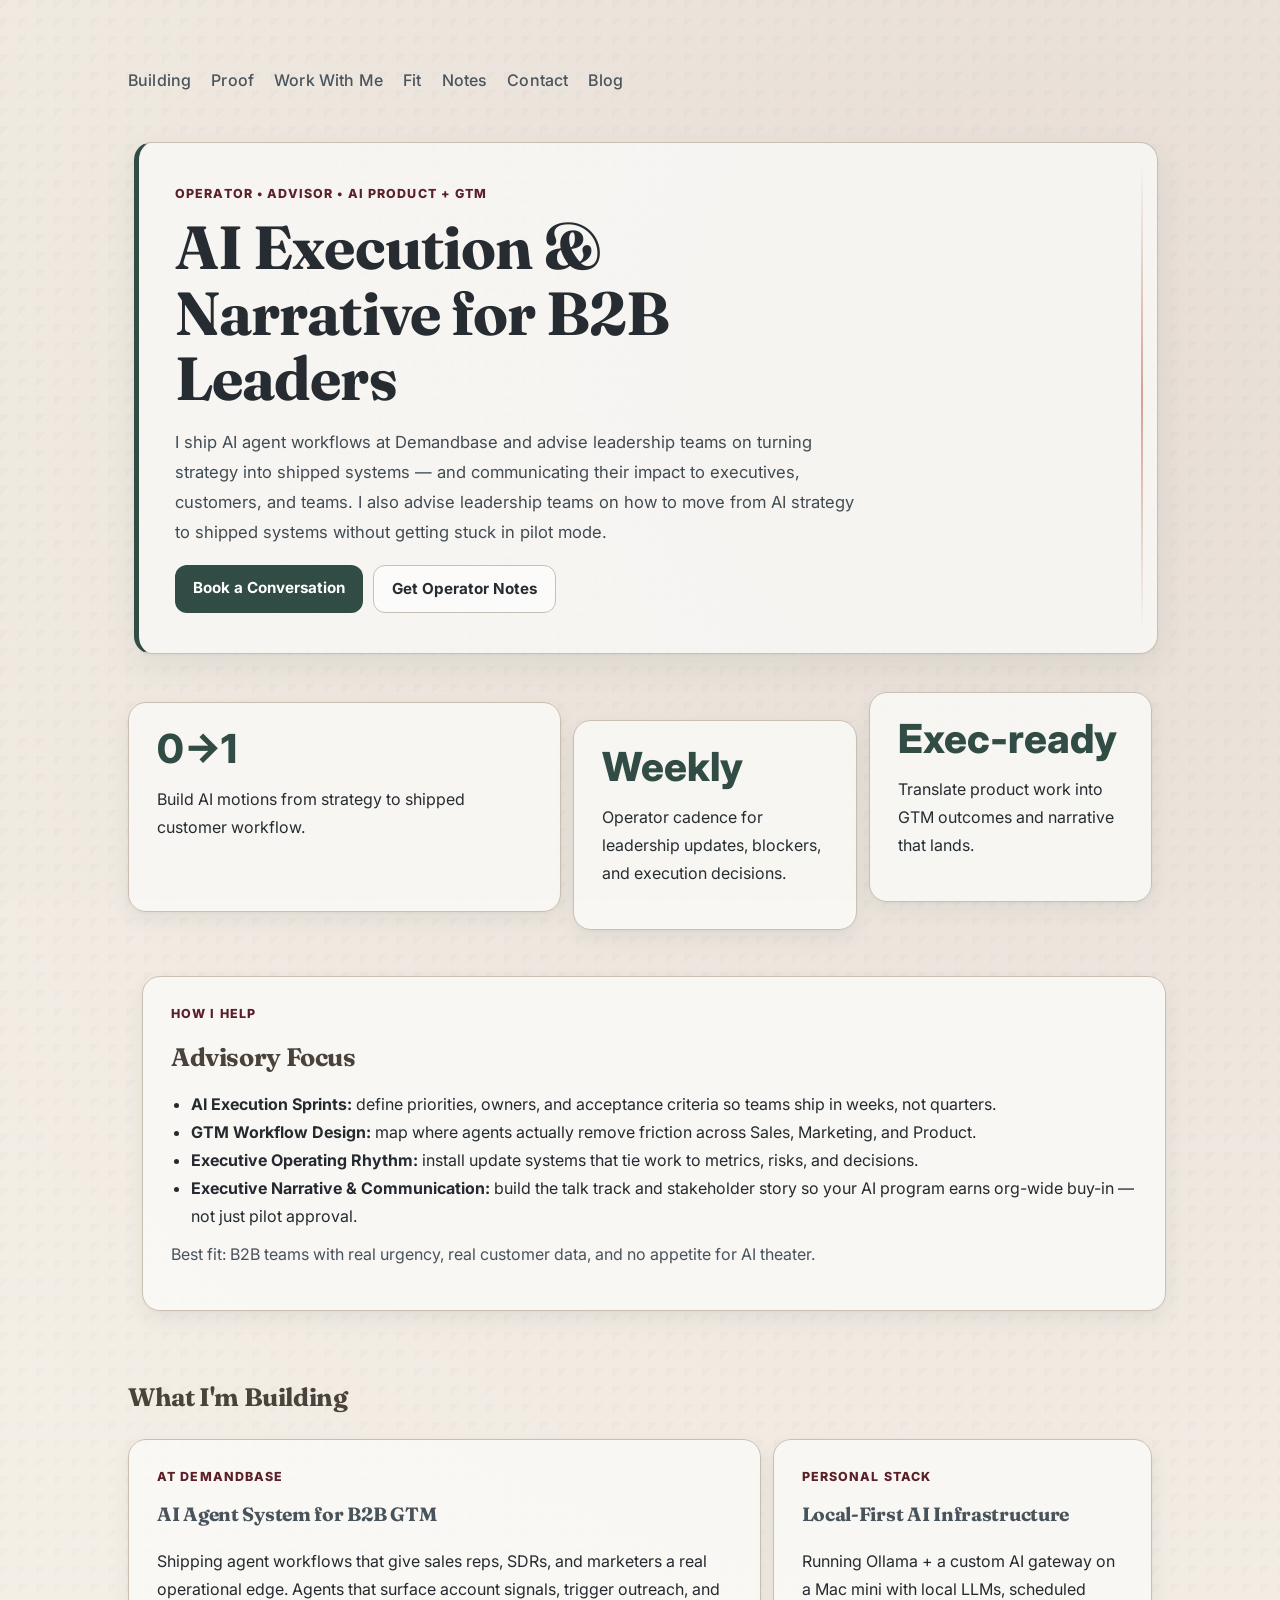
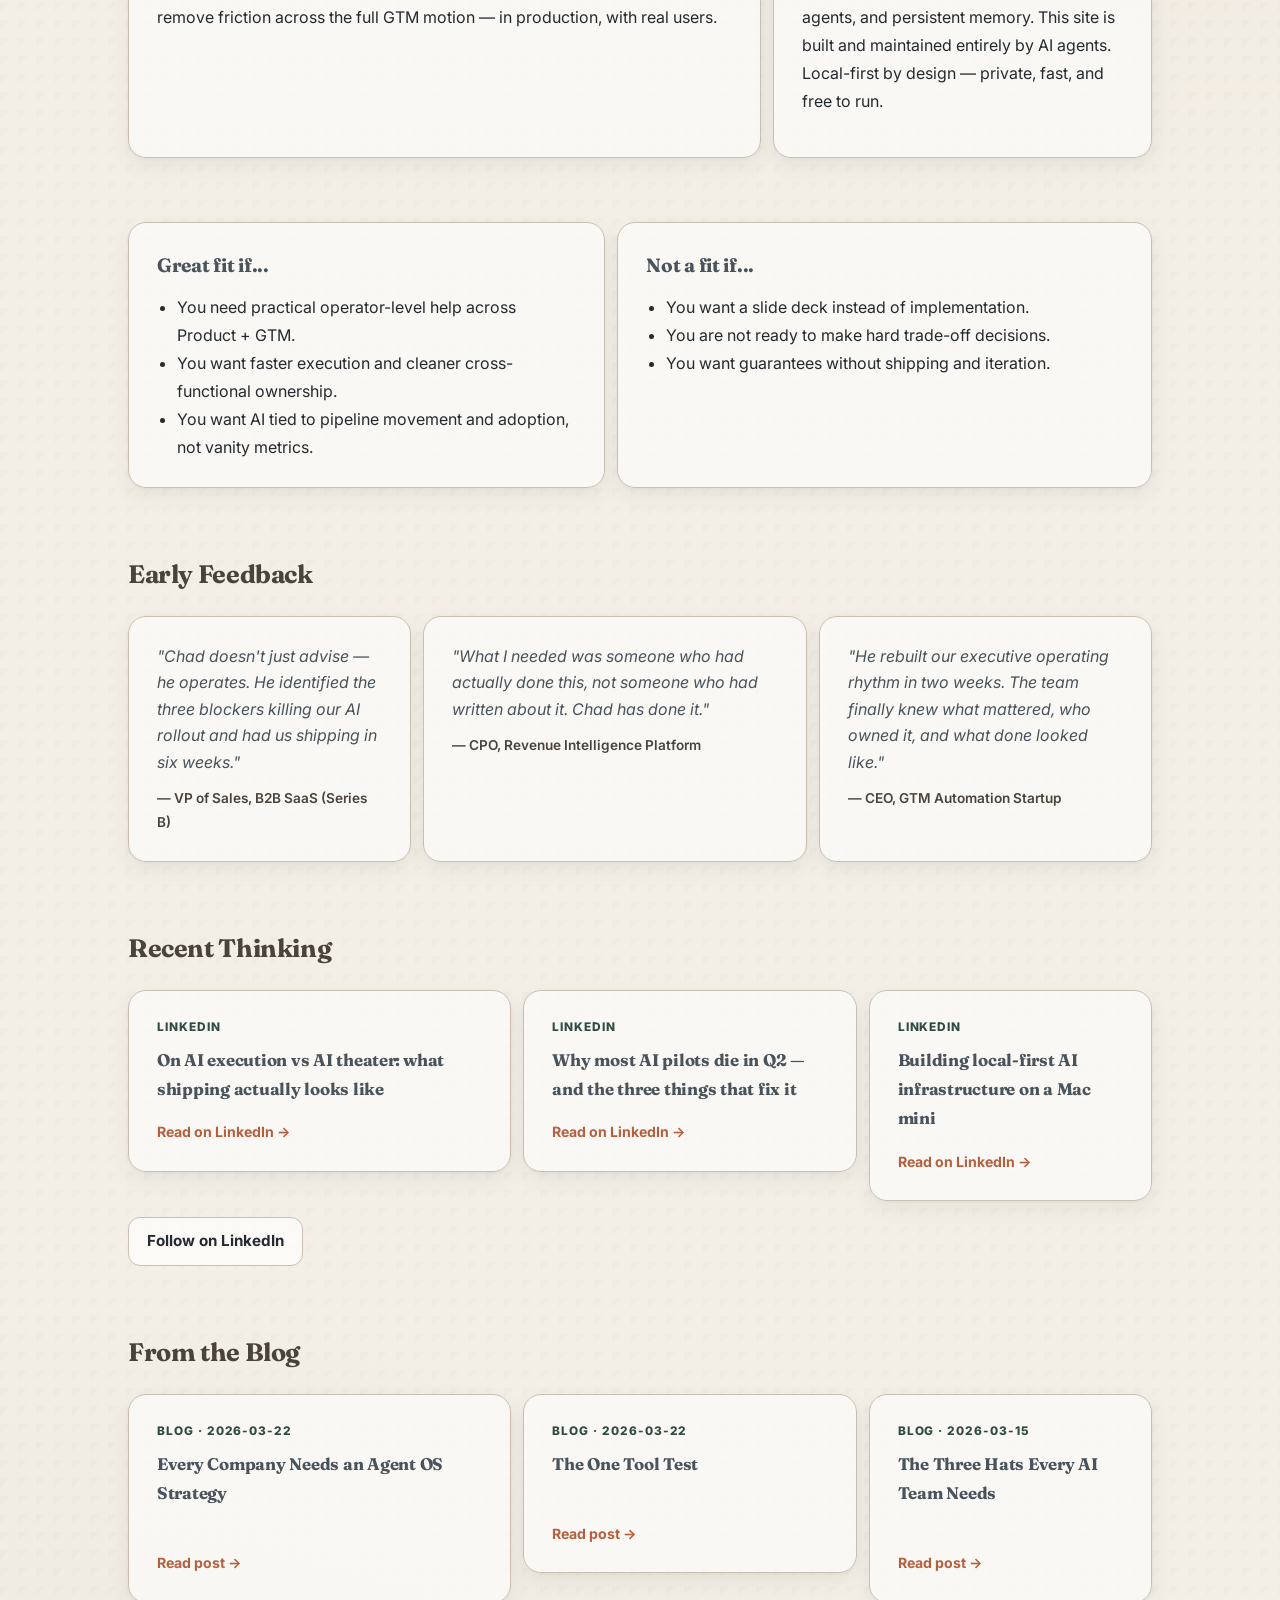
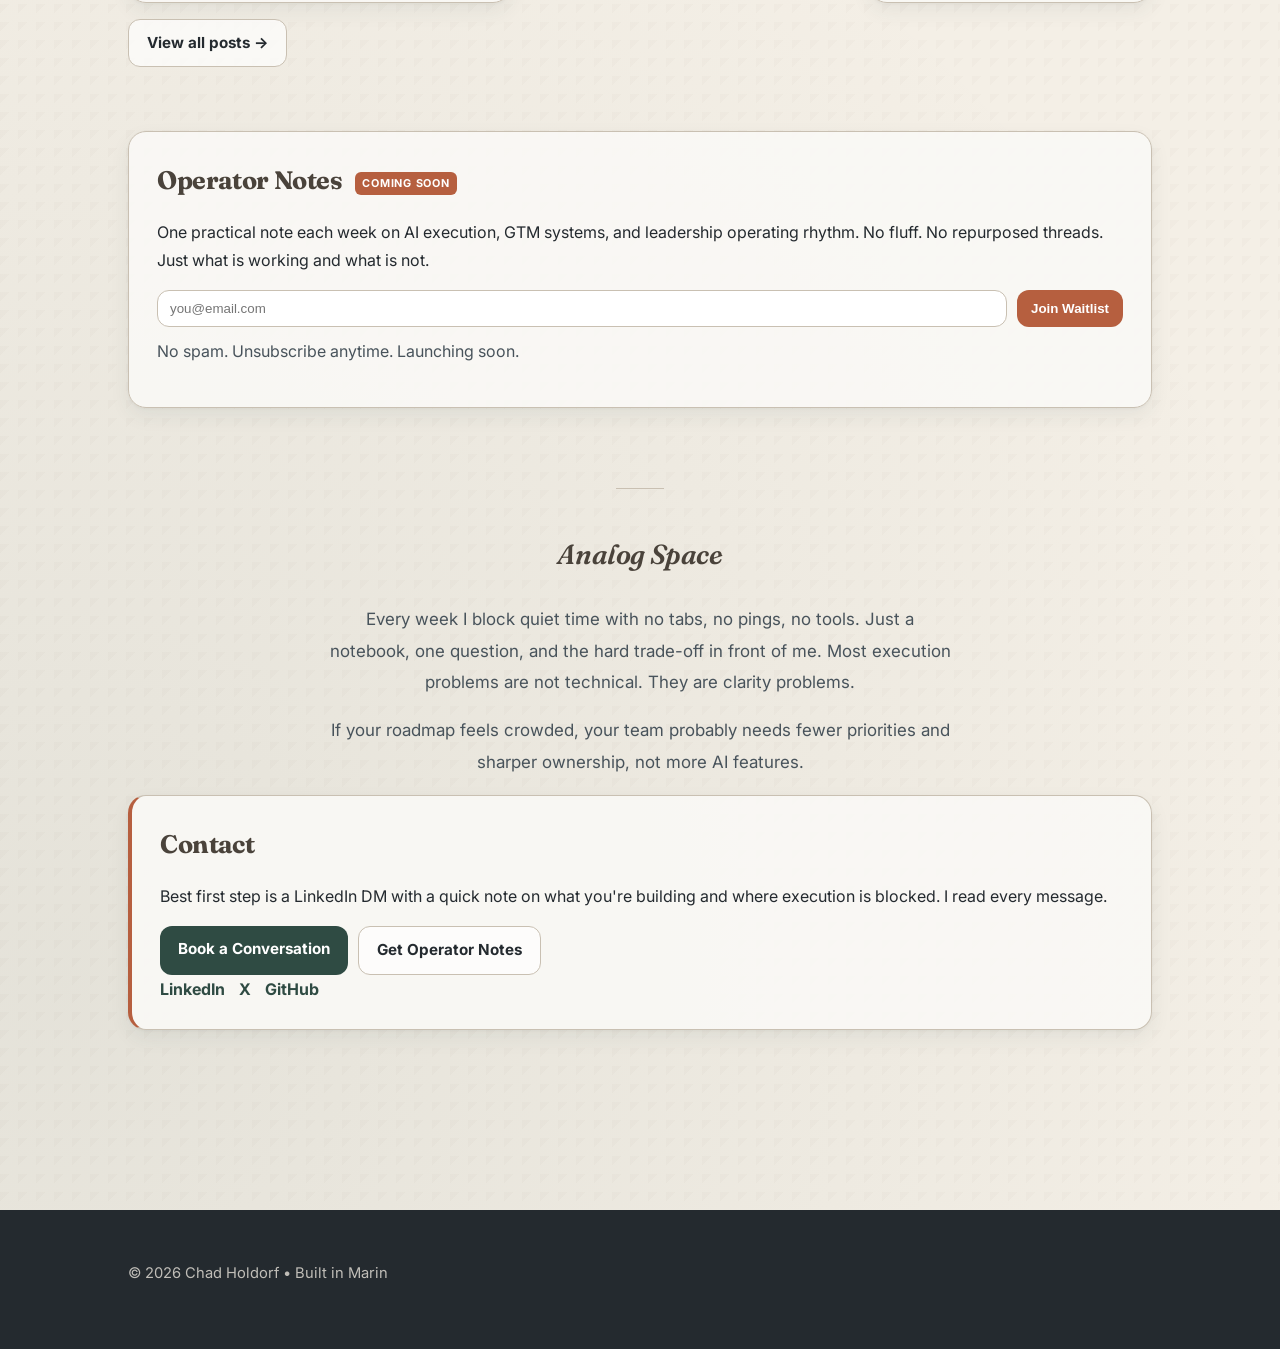
==== commit 020addc0: "blog: publish 2026-03-22 — 5 post(s)" ====
--- a/index.html
+++ b/index.html
@@ -154,6 +154,12 @@
       <div class="thinking-grid"><!-- BLOG_POSTS_START -->
         <article class="card post-card">
           <p class="post-label">Blog &middot; 2026-03-22</p>
+          <h3>Every Company Needs an Agent OS Strategy</h3>
+          <p class="post-summary"></p>
+          <a class="post-link" href="/blog/your-agent-os-strategy">Read post &rarr;</a>
+        </article>
+        <article class="card post-card">
+          <p class="post-label">Blog &middot; 2026-03-22</p>
           <h3>The One Tool Test</h3>
           <p class="post-summary"></p>
           <a class="post-link" href="/blog/the-one-tool-test">Read post &rarr;</a>
@@ -163,12 +169,6 @@
           <h3>The Three Hats Every AI Team Needs</h3>
           <p class="post-summary"></p>
           <a class="post-link" href="/blog/the-three-hats-every-ai-team-needs">Read post &rarr;</a>
-        </article>
-        <article class="card post-card">
-          <p class="post-label">Blog &middot; 2026-03-13</p>
-          <h3>Go Fast, Find the Guardrails</h3>
-          <p class="post-summary"></p>
-          <a class="post-link" href="/blog/go-fast-find-guardrails">Read post &rarr;</a>
         </article>
       <!-- BLOG_POSTS_END -->
       </div>
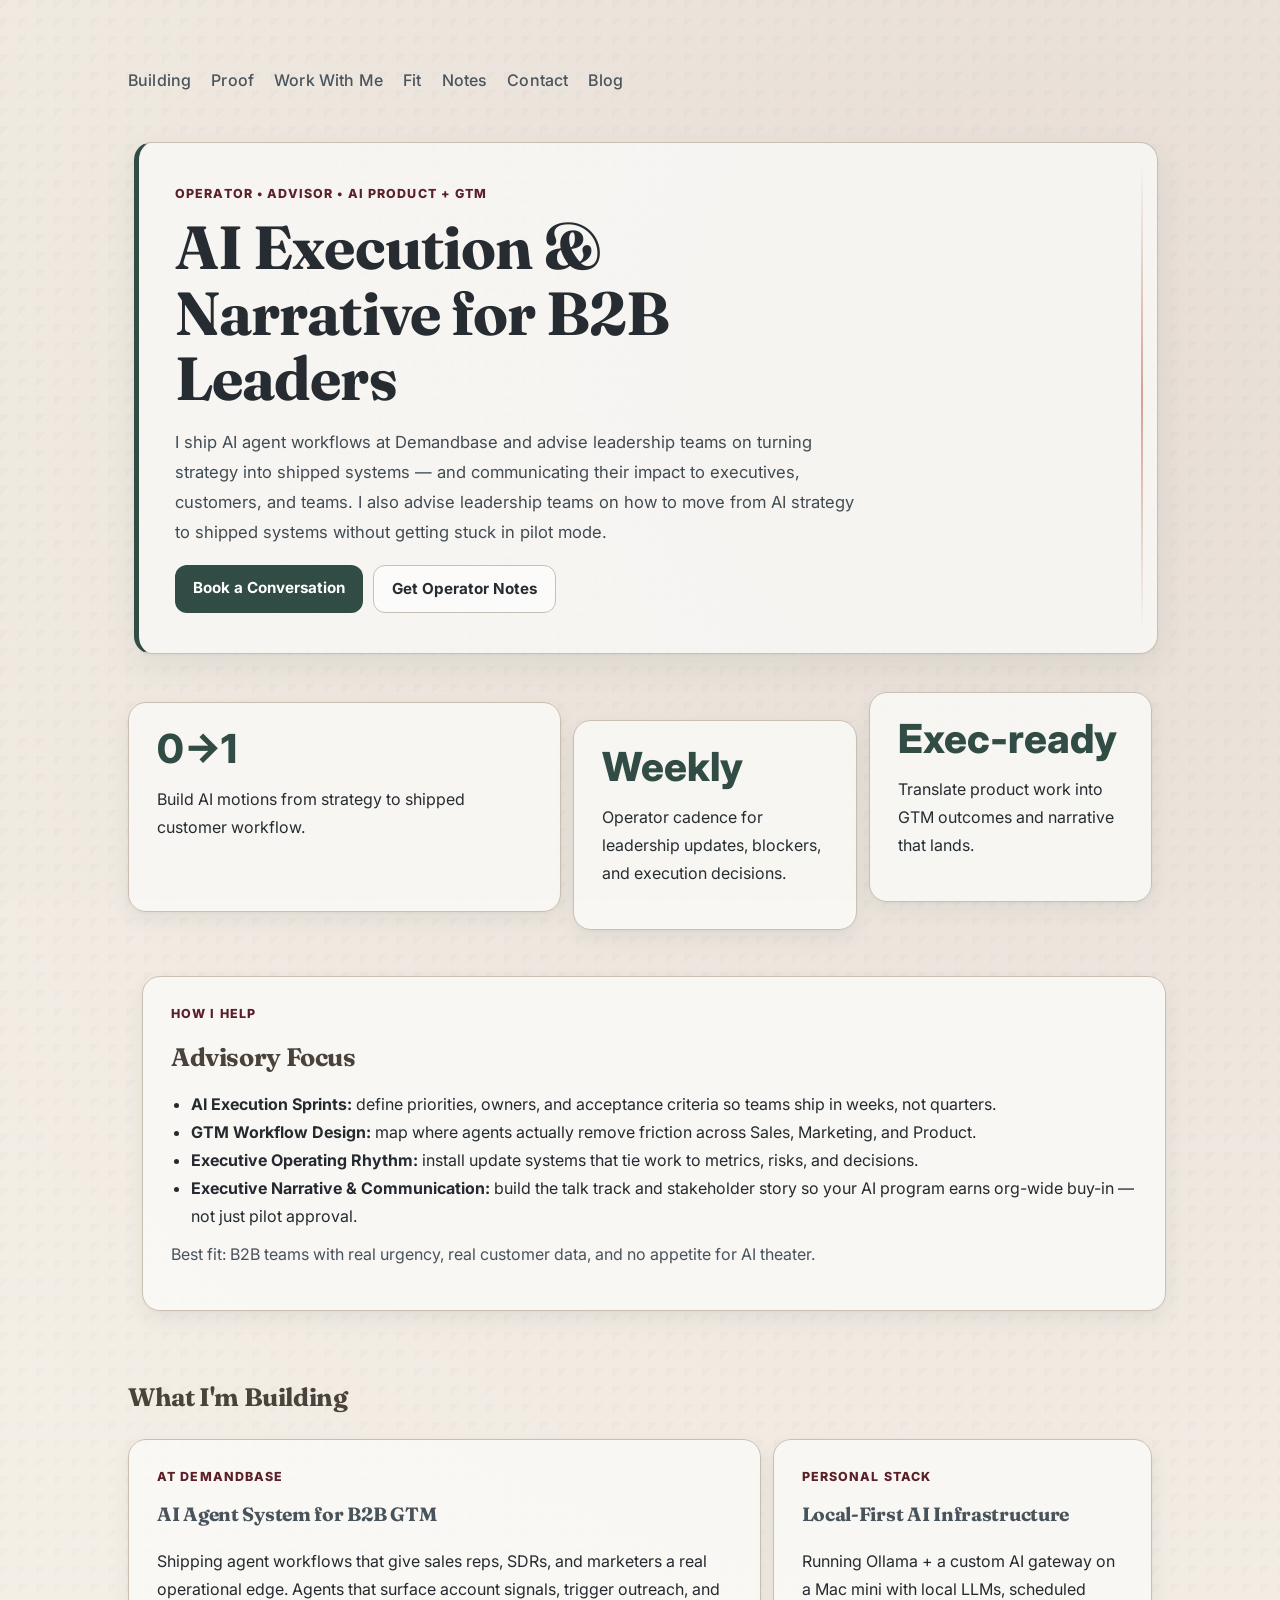
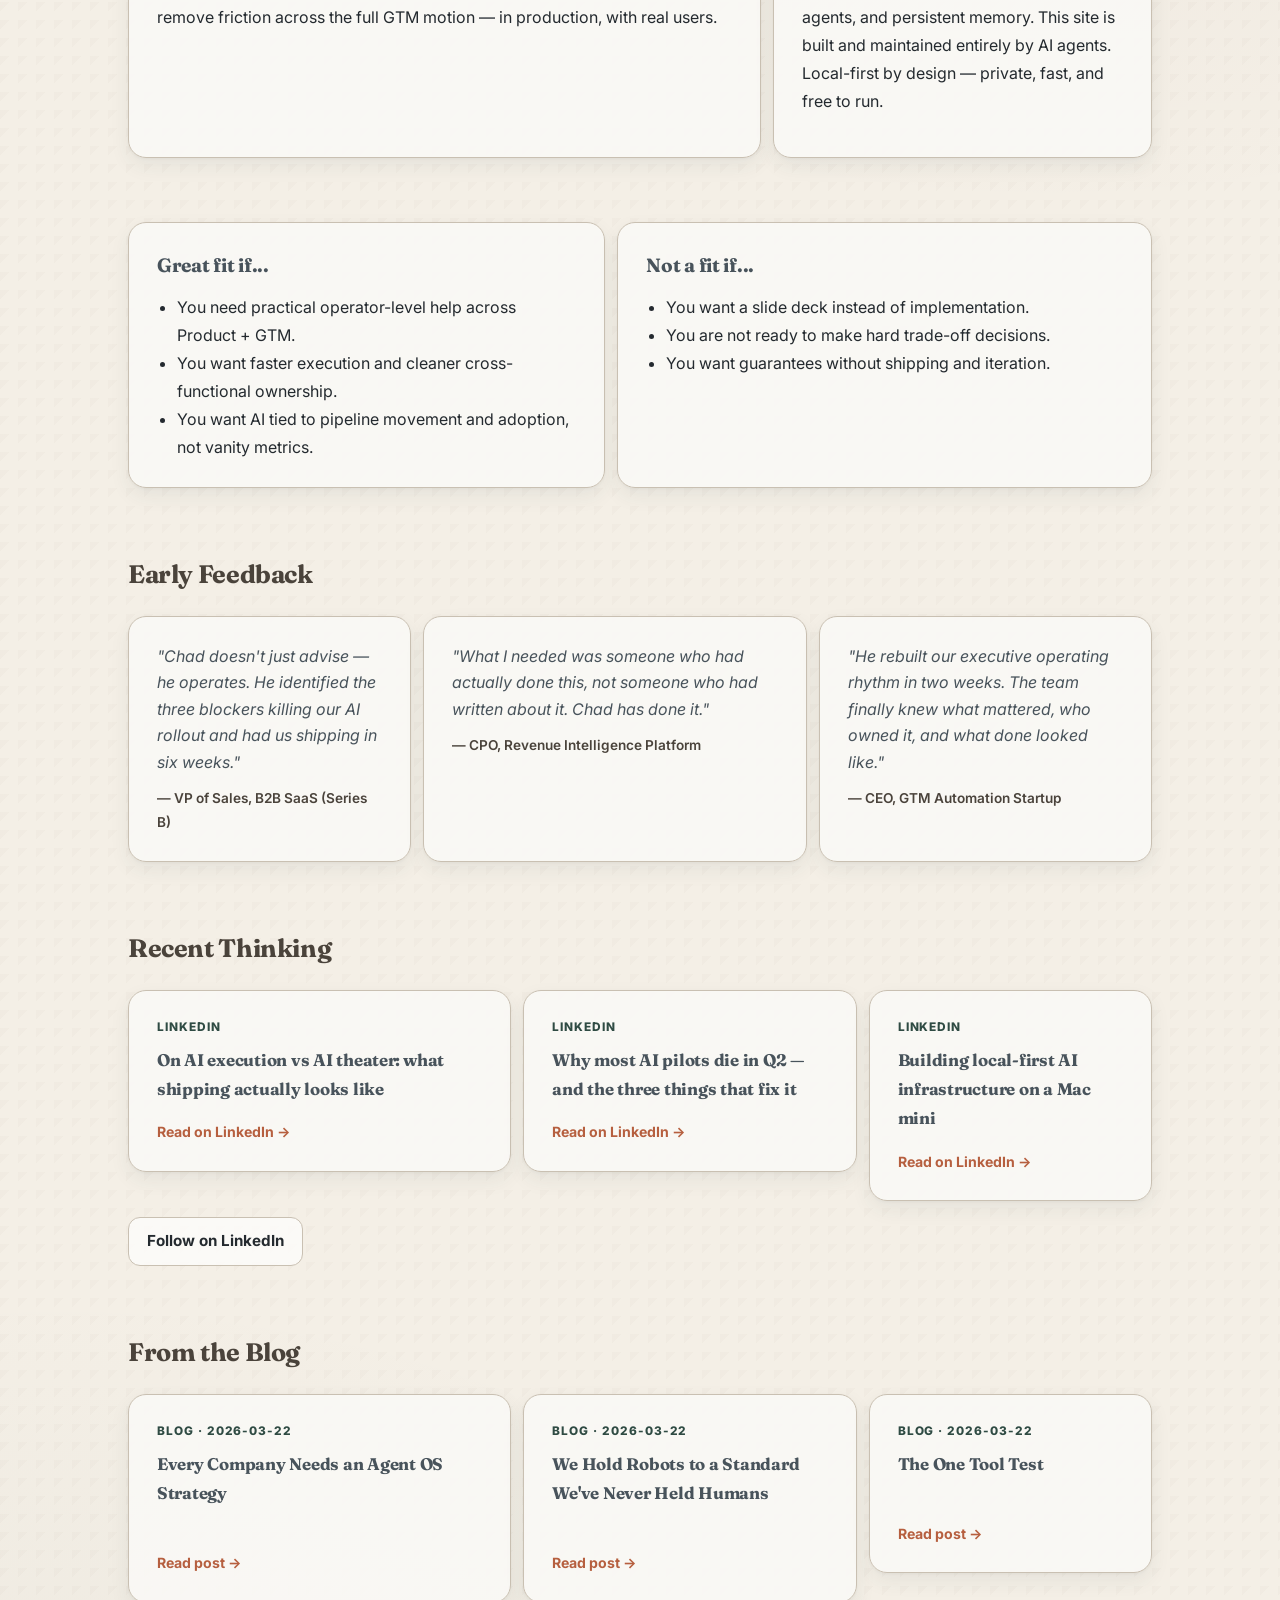
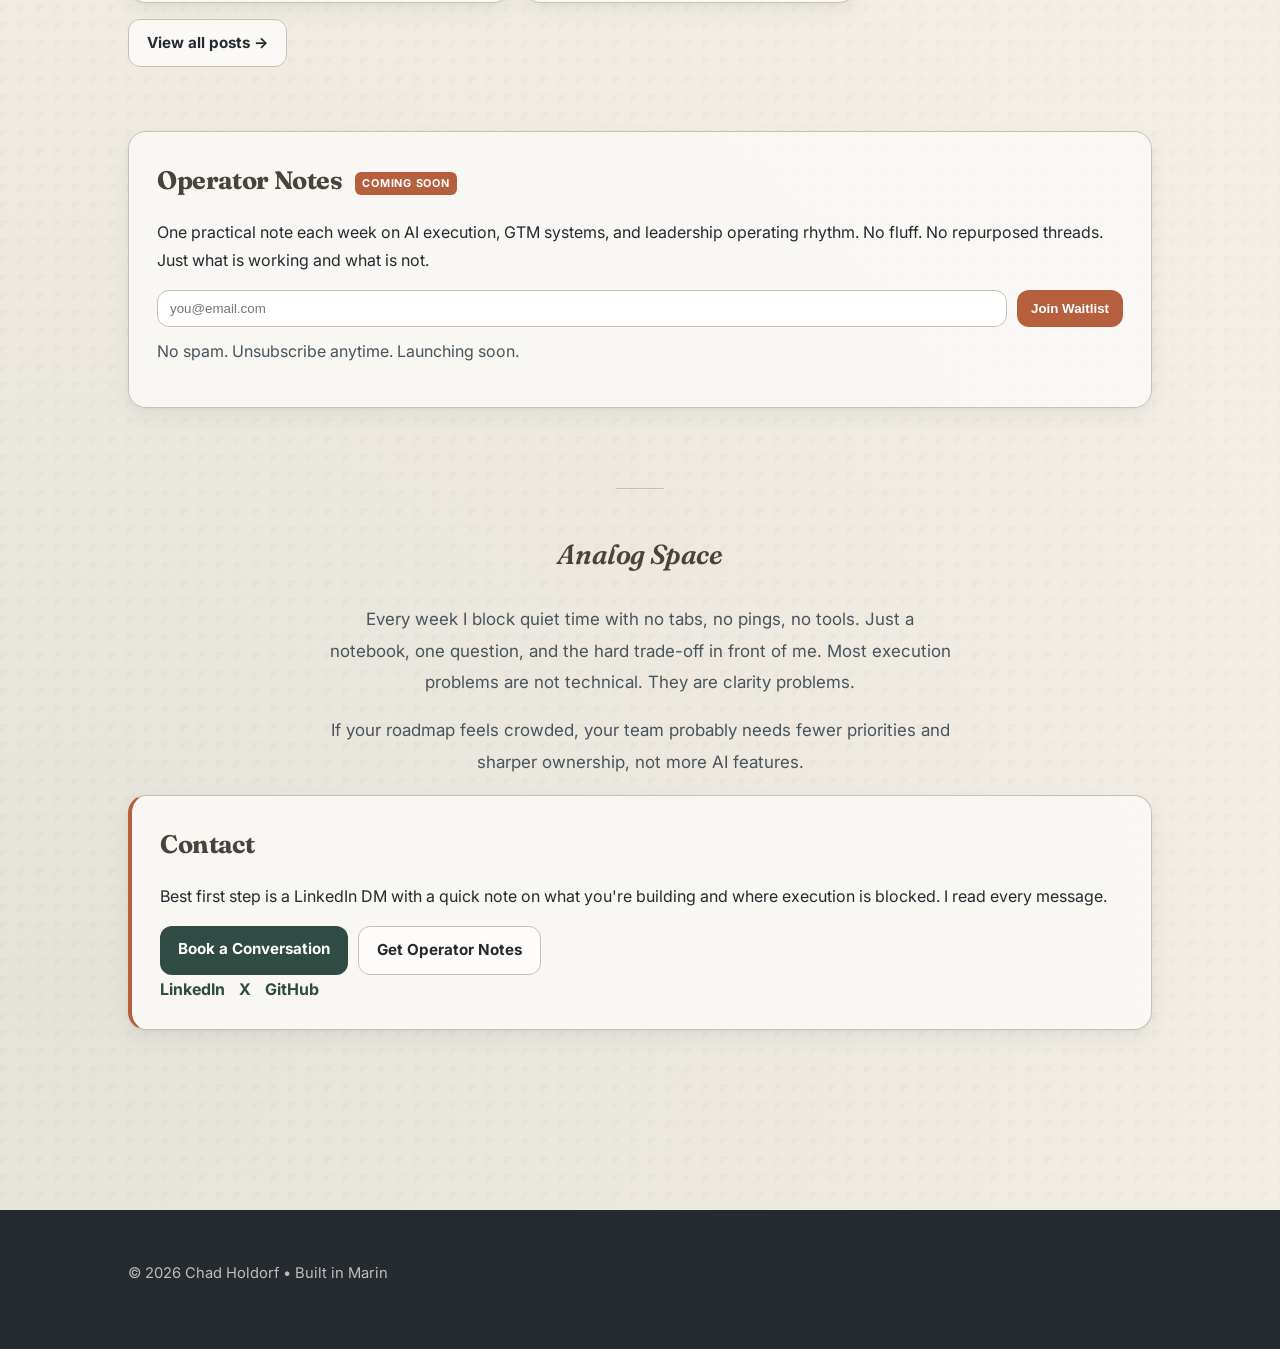
==== commit 0a611ebb: "blog: publish 2026-03-22 — 6 post(s)" ====
--- a/index.html
+++ b/index.html
@@ -160,15 +160,15 @@
         </article>
         <article class="card post-card">
           <p class="post-label">Blog &middot; 2026-03-22</p>
+          <h3>We Hold Robots to a Standard We've Never Held Humans</h3>
+          <p class="post-summary"></p>
+          <a class="post-link" href="/blog/we-hold-robots-to-a-standard-we-never-held-humans">Read post &rarr;</a>
+        </article>
+        <article class="card post-card">
+          <p class="post-label">Blog &middot; 2026-03-22</p>
           <h3>The One Tool Test</h3>
           <p class="post-summary"></p>
           <a class="post-link" href="/blog/the-one-tool-test">Read post &rarr;</a>
-        </article>
-        <article class="card post-card">
-          <p class="post-label">Blog &middot; 2026-03-15</p>
-          <h3>The Three Hats Every AI Team Needs</h3>
-          <p class="post-summary"></p>
-          <a class="post-link" href="/blog/the-three-hats-every-ai-team-needs">Read post &rarr;</a>
         </article>
       <!-- BLOG_POSTS_END -->
       </div>
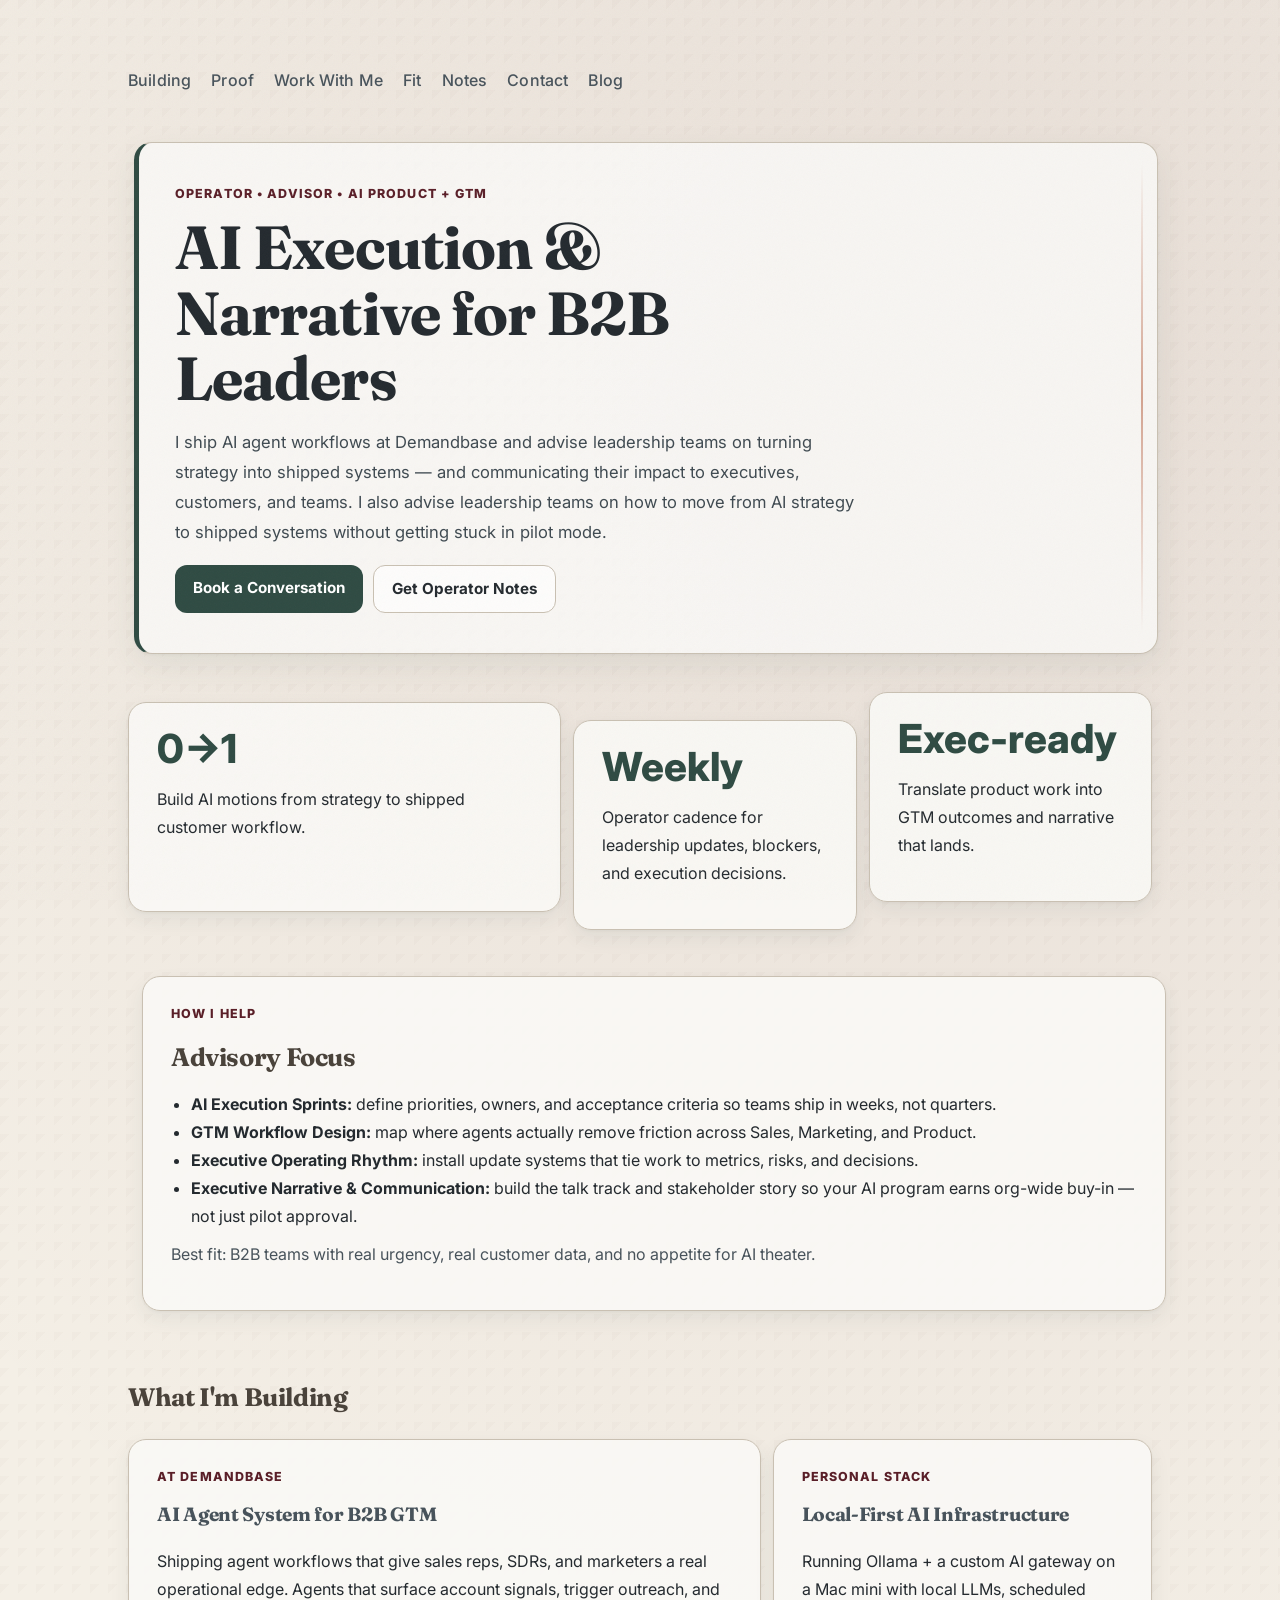
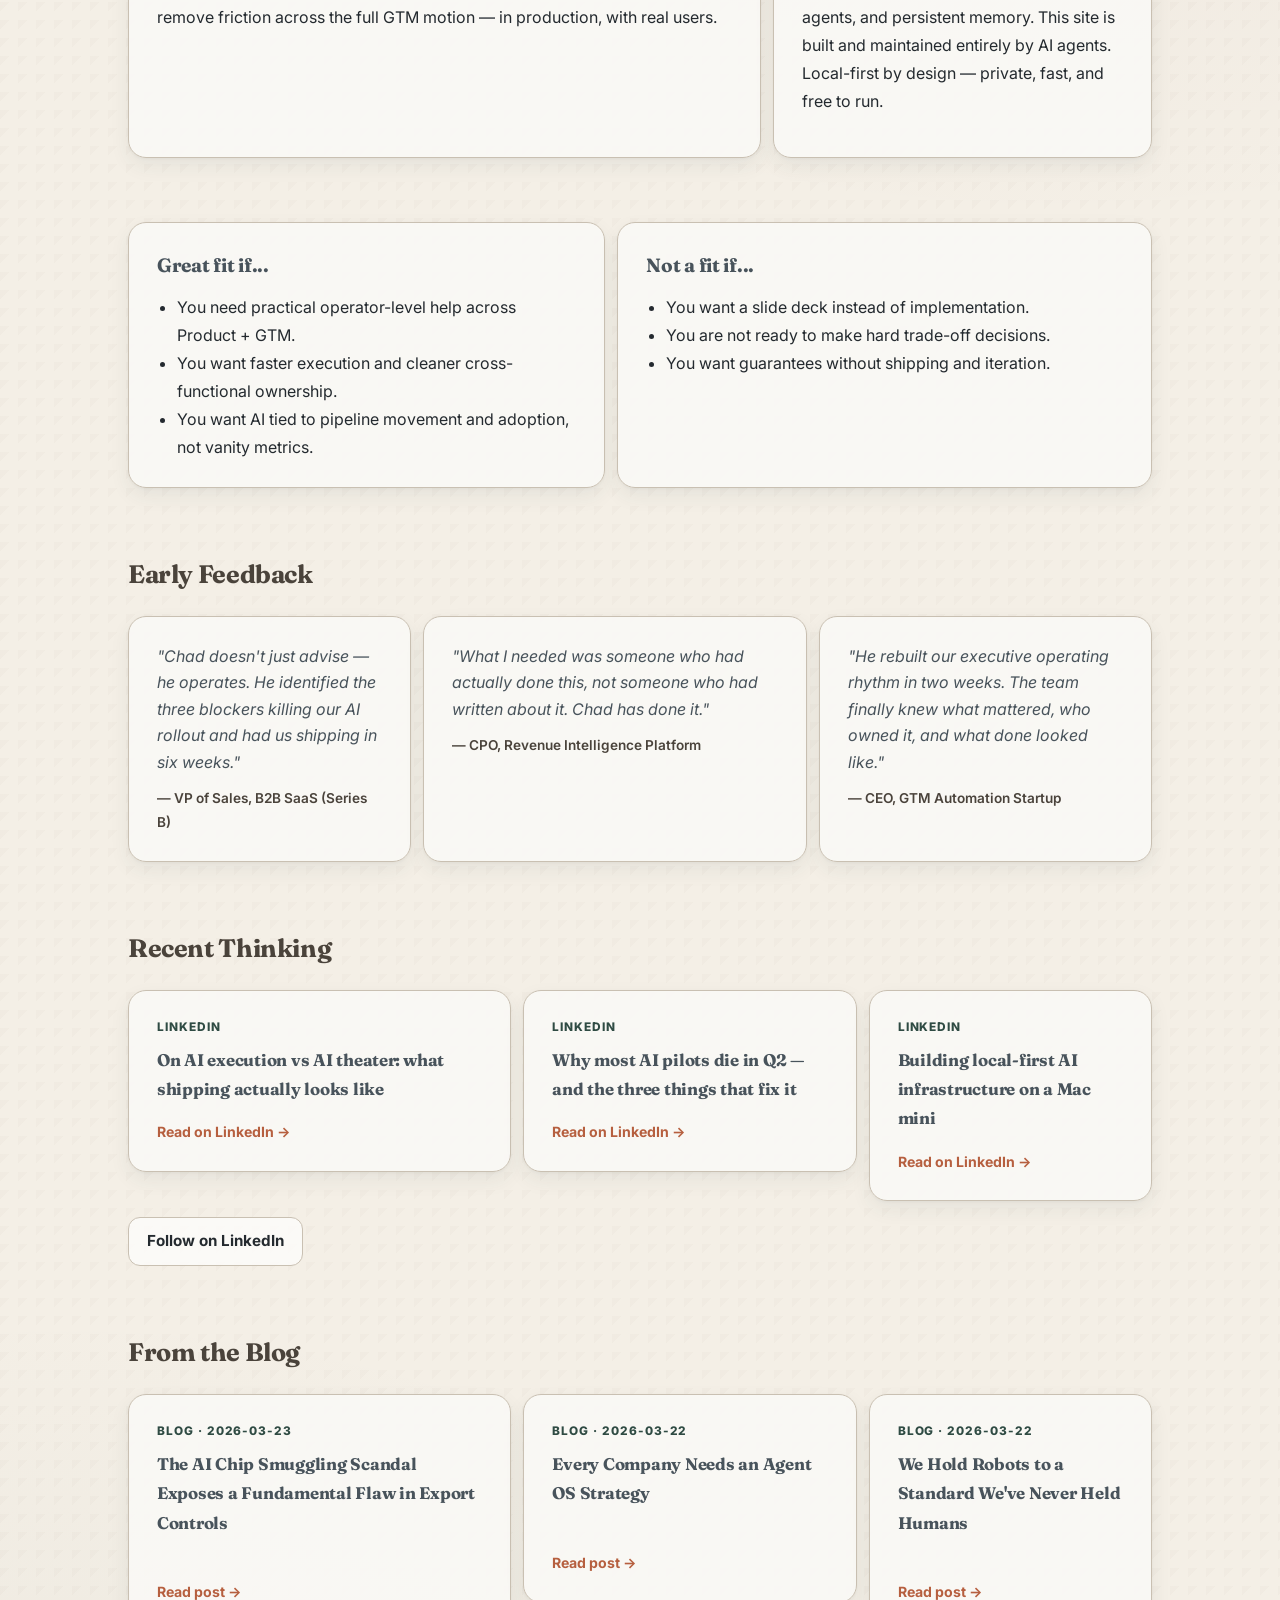
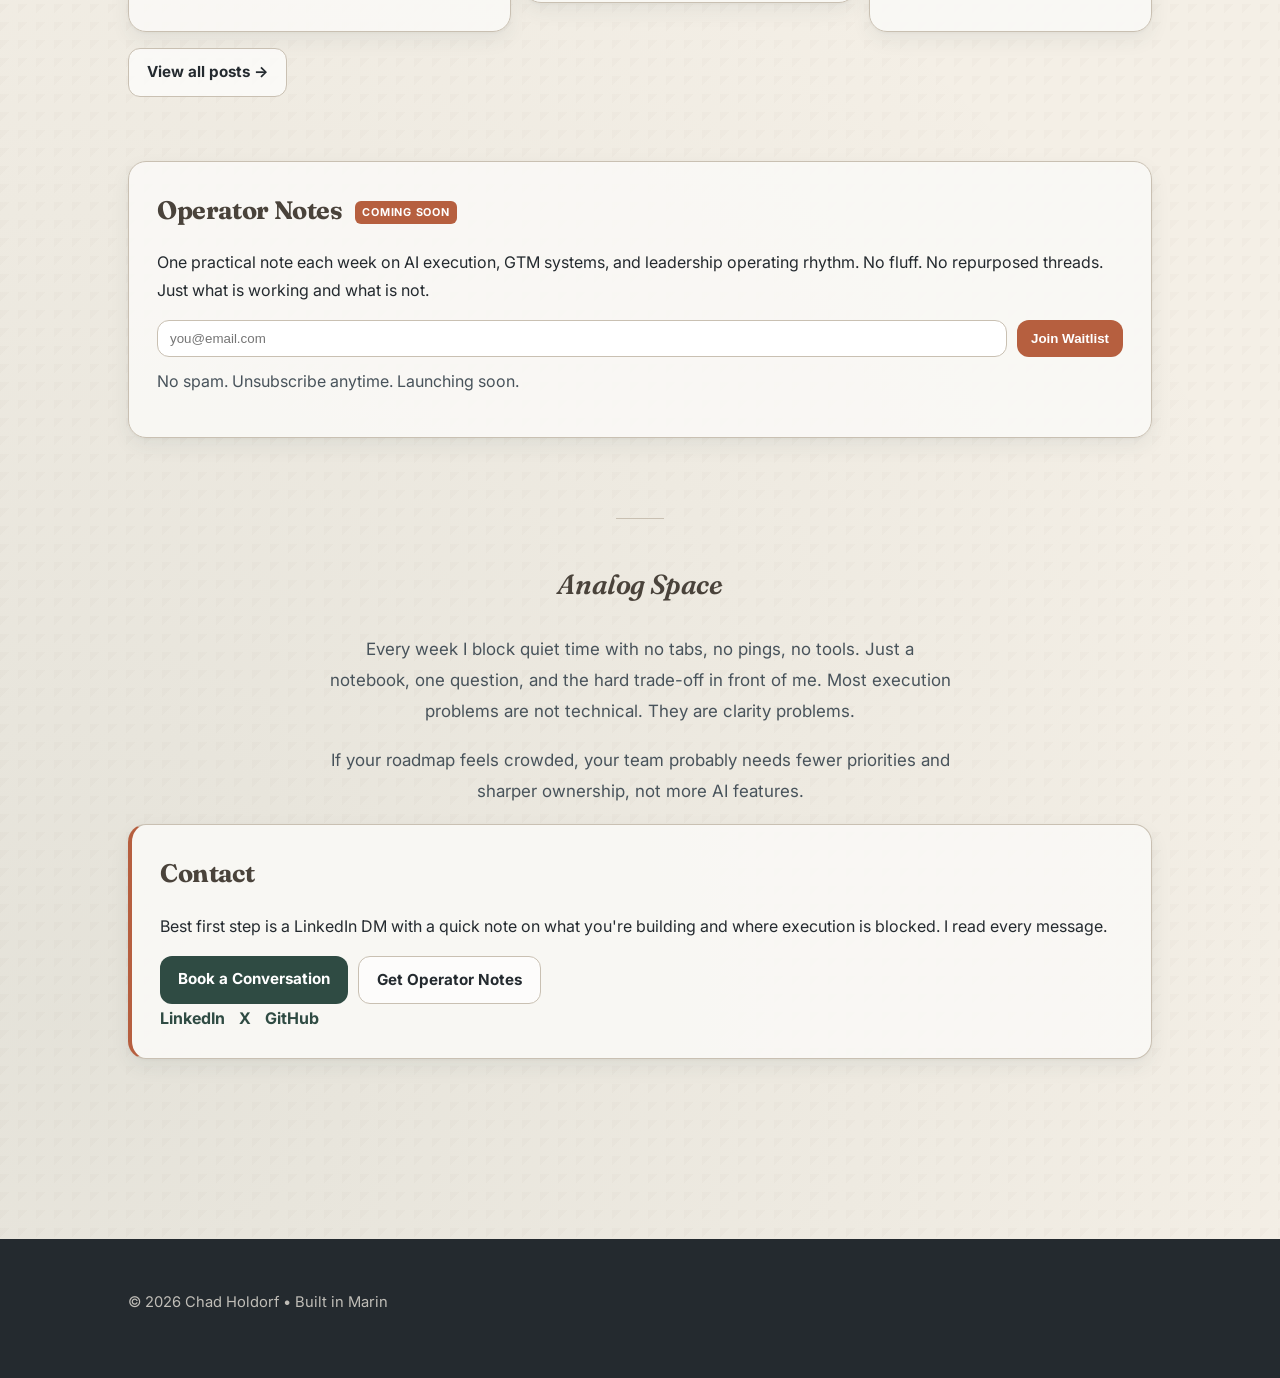
==== commit 4b810058: "blog: publish 2026-03-23 — 8 post(s)" ====
--- a/index.html
+++ b/index.html
@@ -153,6 +153,12 @@
       <h2 class="section-label">From the Blog</h2>
       <div class="thinking-grid"><!-- BLOG_POSTS_START -->
         <article class="card post-card">
+          <p class="post-label">Blog &middot; 2026-03-23</p>
+          <h3>The AI Chip Smuggling Scandal Exposes a Fundamental Flaw in Export Controls</h3>
+          <p class="post-summary"></p>
+          <a class="post-link" href="/blog/ai-chip-smuggling-scandal-exposes-flaw-in-export-controls">Read post &rarr;</a>
+        </article>
+        <article class="card post-card">
           <p class="post-label">Blog &middot; 2026-03-22</p>
           <h3>Every Company Needs an Agent OS Strategy</h3>
           <p class="post-summary"></p>
@@ -163,12 +169,6 @@
           <h3>We Hold Robots to a Standard We've Never Held Humans</h3>
           <p class="post-summary"></p>
           <a class="post-link" href="/blog/we-hold-robots-to-a-standard-we-never-held-humans">Read post &rarr;</a>
-        </article>
-        <article class="card post-card">
-          <p class="post-label">Blog &middot; 2026-03-22</p>
-          <h3>The One Tool Test</h3>
-          <p class="post-summary"></p>
-          <a class="post-link" href="/blog/the-one-tool-test">Read post &rarr;</a>
         </article>
       <!-- BLOG_POSTS_END -->
       </div>
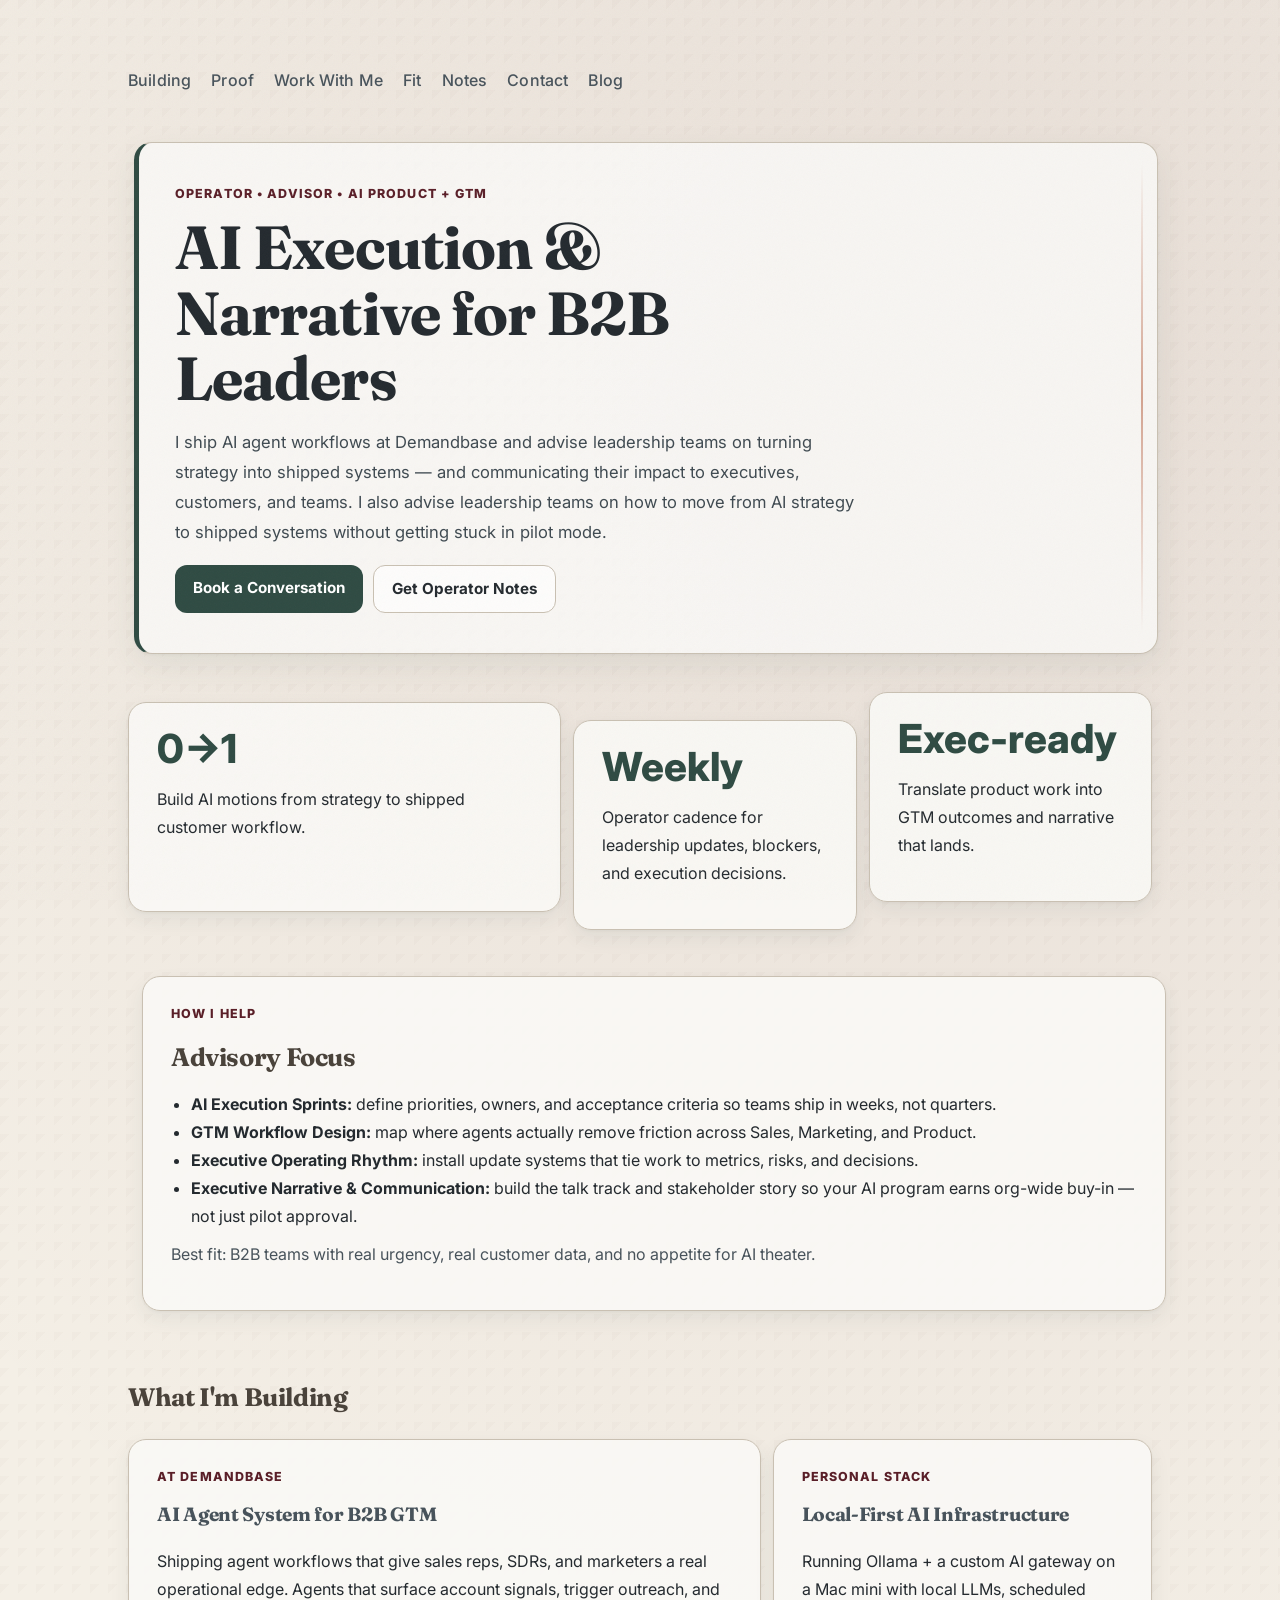
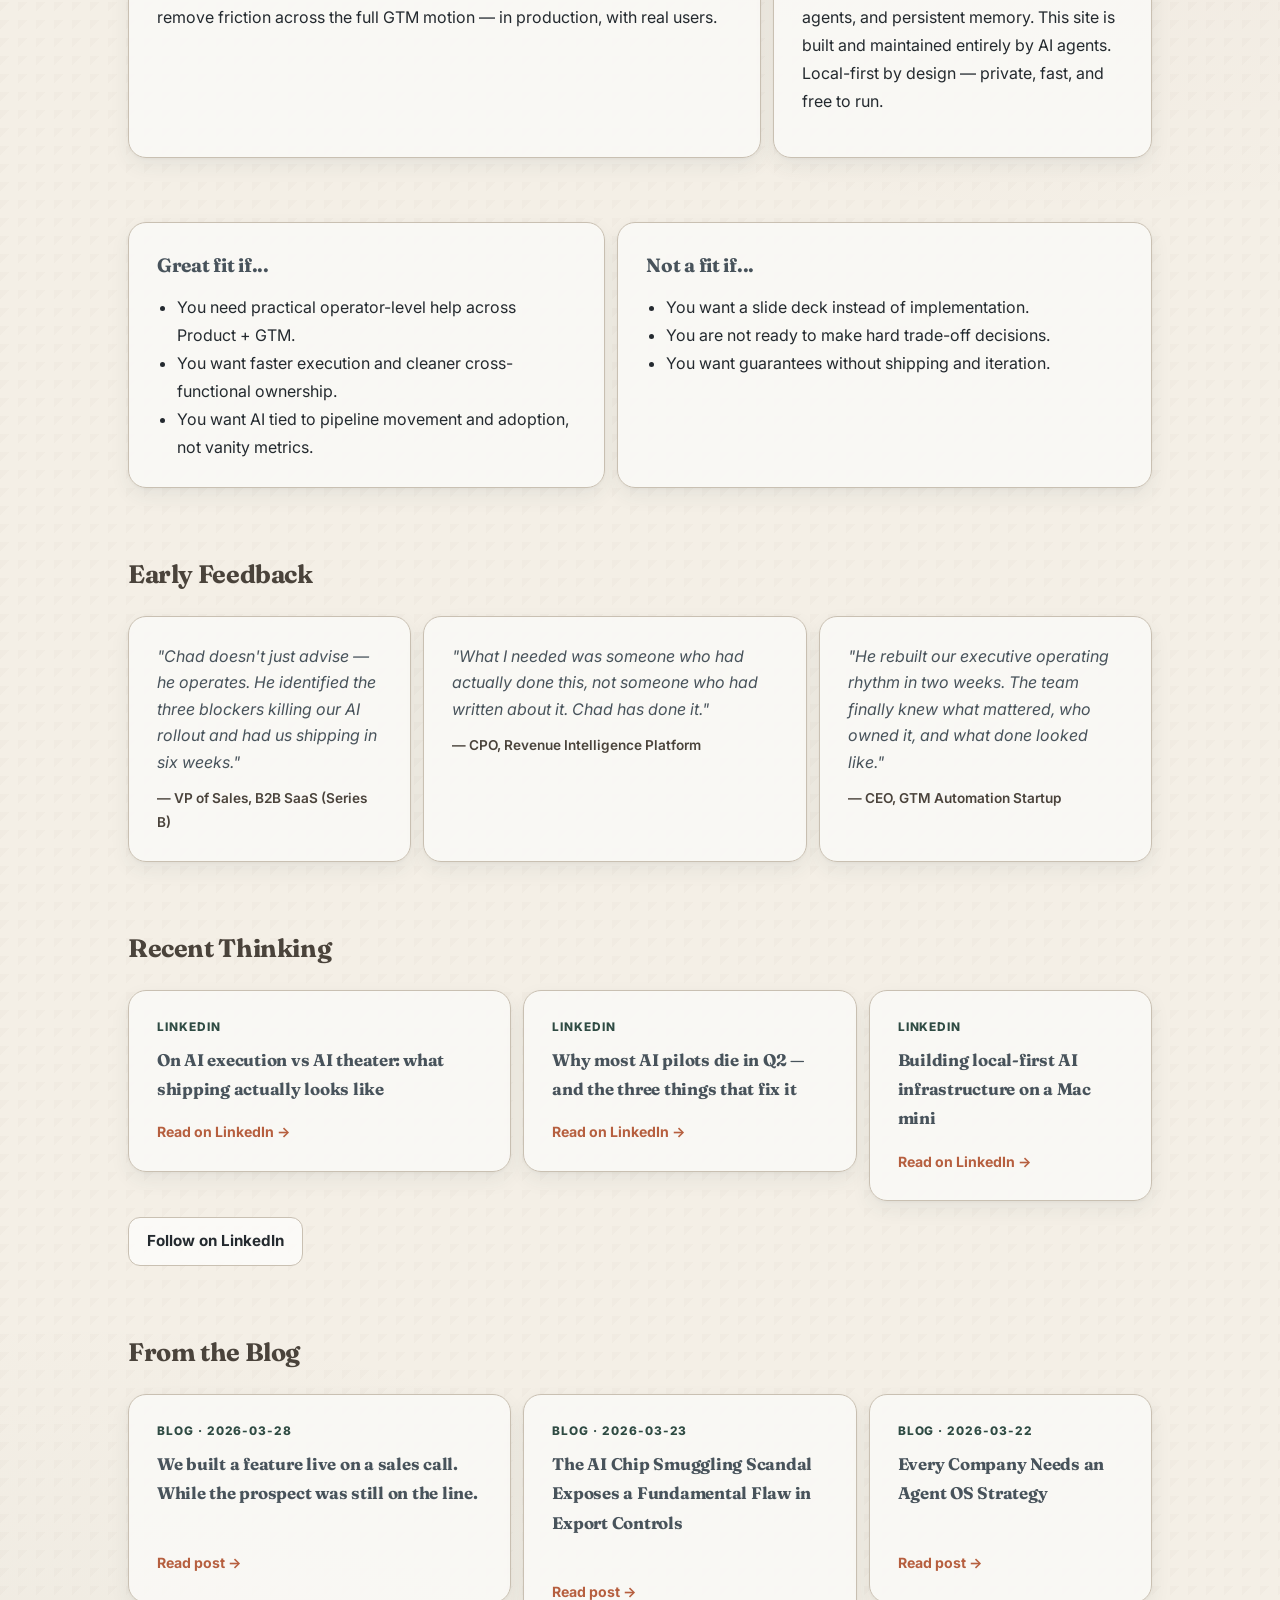
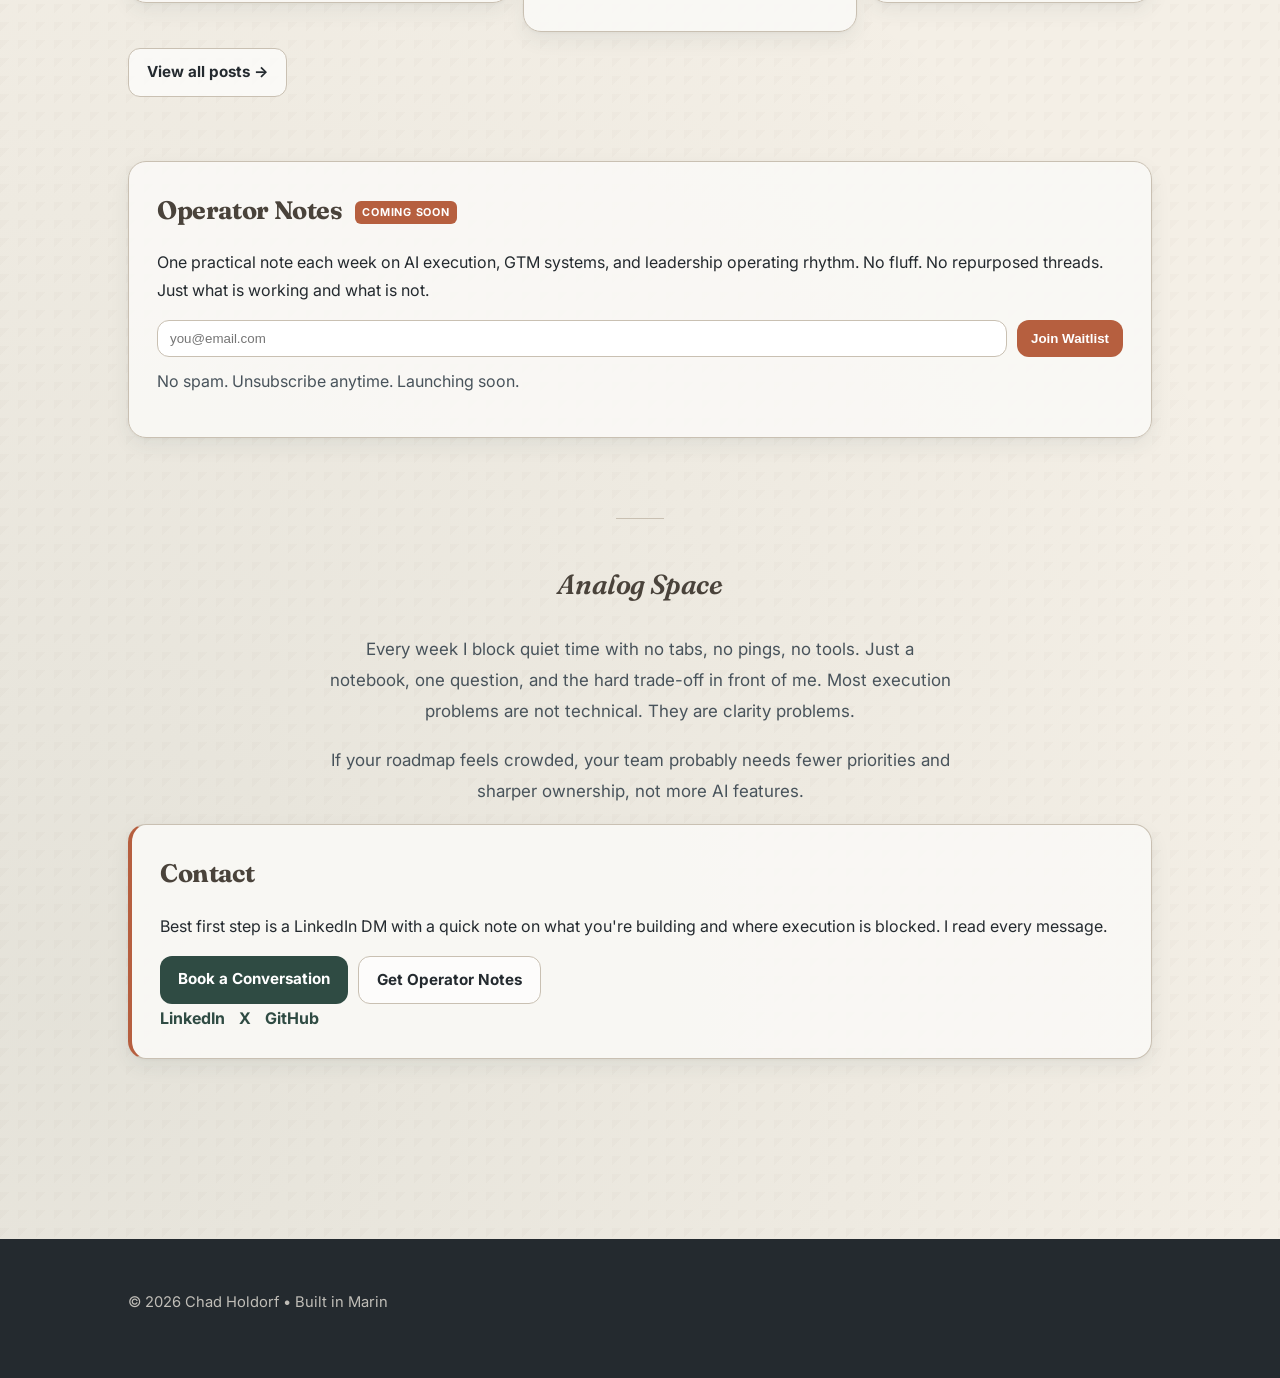
==== commit 40adb8b1: "blog: publish 2026-03-28 — 9 post(s)" ====
--- a/index.html
+++ b/index.html
@@ -153,6 +153,12 @@
       <h2 class="section-label">From the Blog</h2>
       <div class="thinking-grid"><!-- BLOG_POSTS_START -->
         <article class="card post-card">
+          <p class="post-label">Blog &middot; 2026-03-28</p>
+          <h3>We built a feature live on a sales call. While the prospect was still on the line.</h3>
+          <p class="post-summary"></p>
+          <a class="post-link" href="/blog/we-built-a-feature-live-on-a-sales-call">Read post &rarr;</a>
+        </article>
+        <article class="card post-card">
           <p class="post-label">Blog &middot; 2026-03-23</p>
           <h3>The AI Chip Smuggling Scandal Exposes a Fundamental Flaw in Export Controls</h3>
           <p class="post-summary"></p>
@@ -163,12 +169,6 @@
           <h3>Every Company Needs an Agent OS Strategy</h3>
           <p class="post-summary"></p>
           <a class="post-link" href="/blog/your-agent-os-strategy">Read post &rarr;</a>
-        </article>
-        <article class="card post-card">
-          <p class="post-label">Blog &middot; 2026-03-22</p>
-          <h3>We Hold Robots to a Standard We've Never Held Humans</h3>
-          <p class="post-summary"></p>
-          <a class="post-link" href="/blog/we-hold-robots-to-a-standard-we-never-held-humans">Read post &rarr;</a>
         </article>
       <!-- BLOG_POSTS_END -->
       </div>
